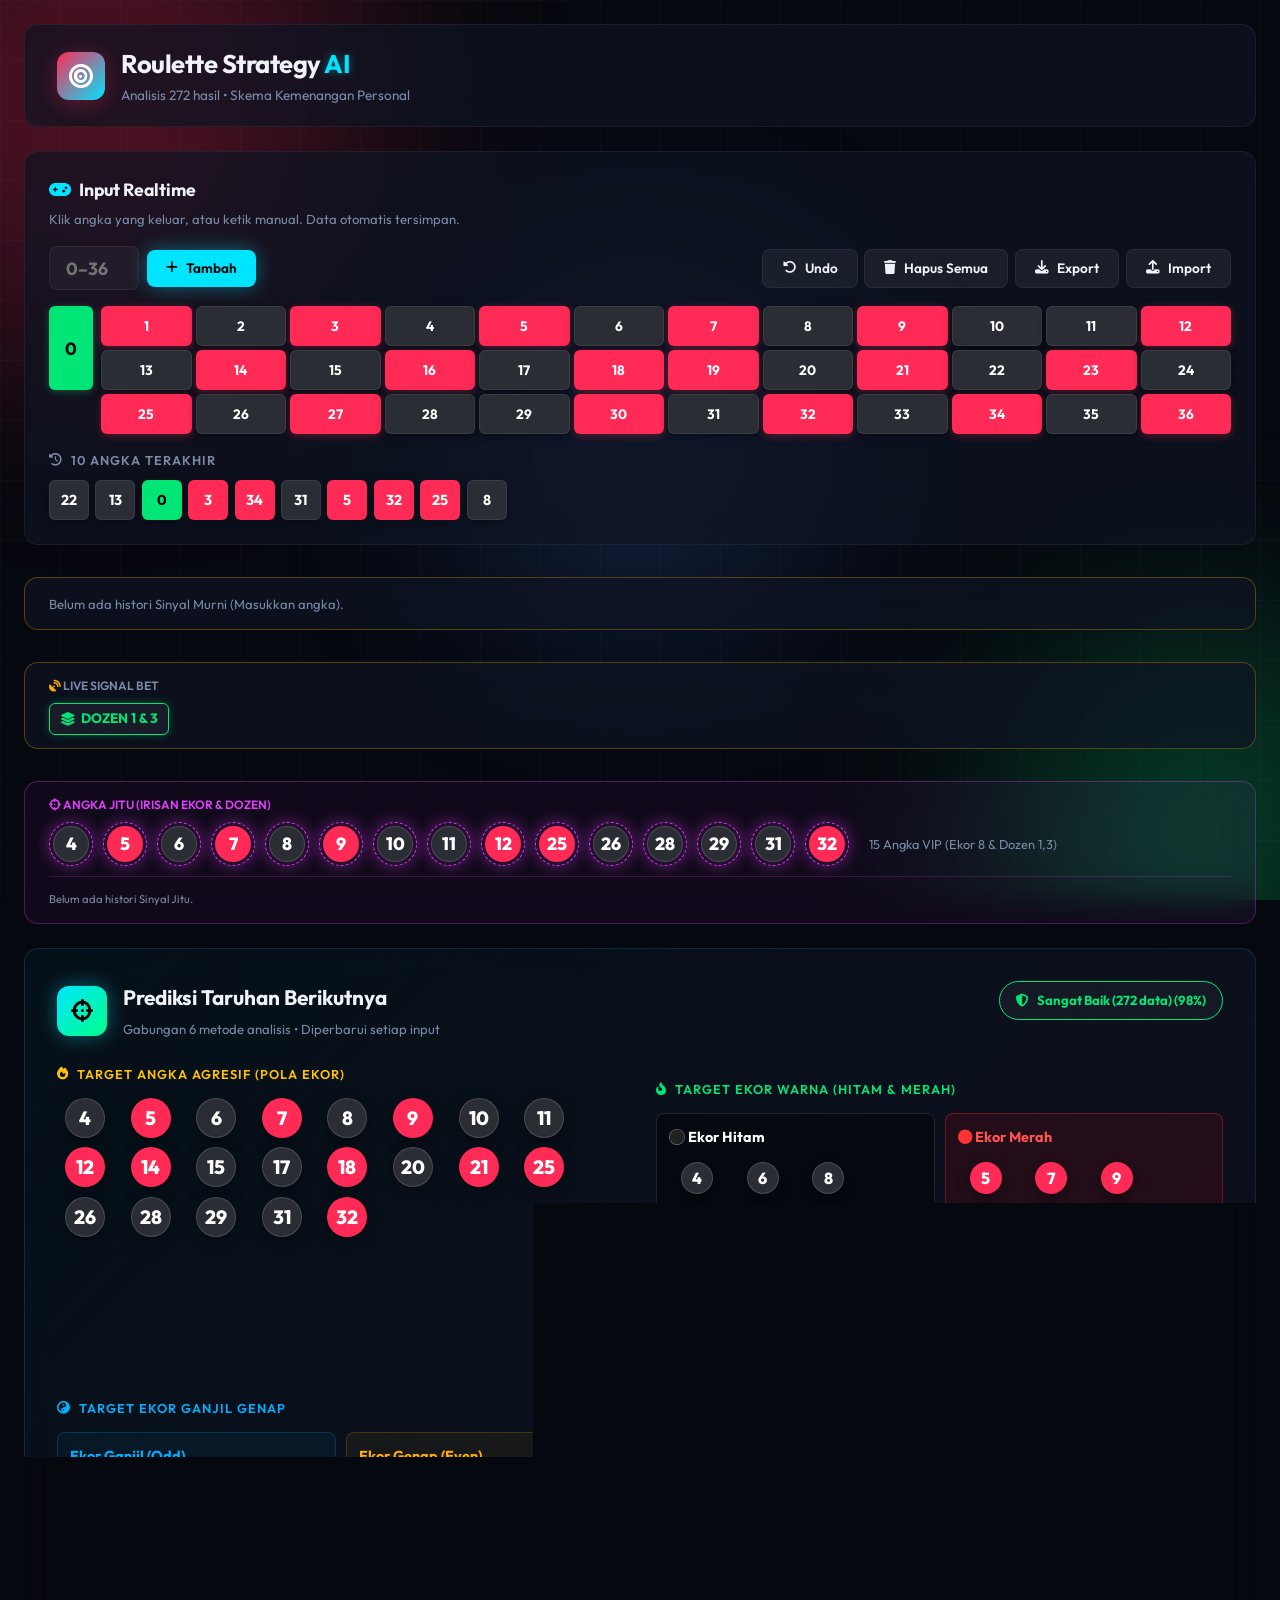
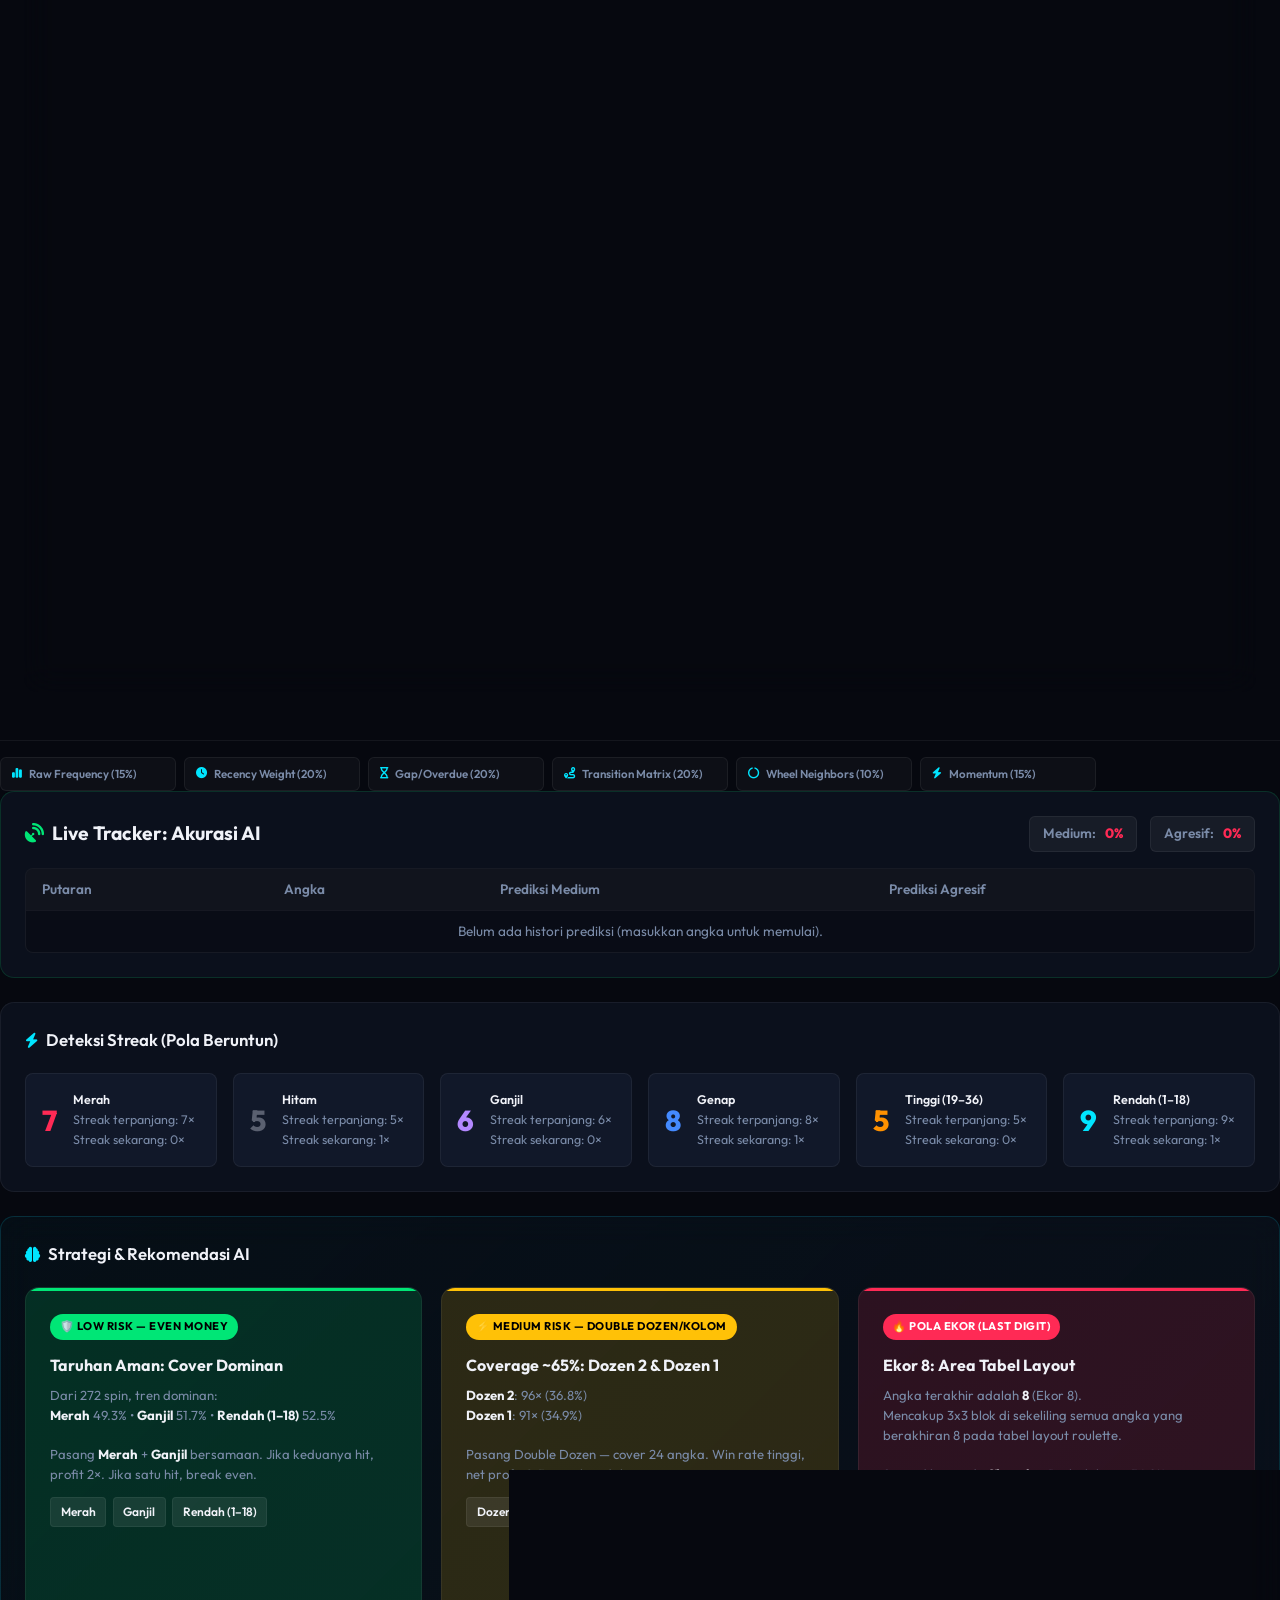
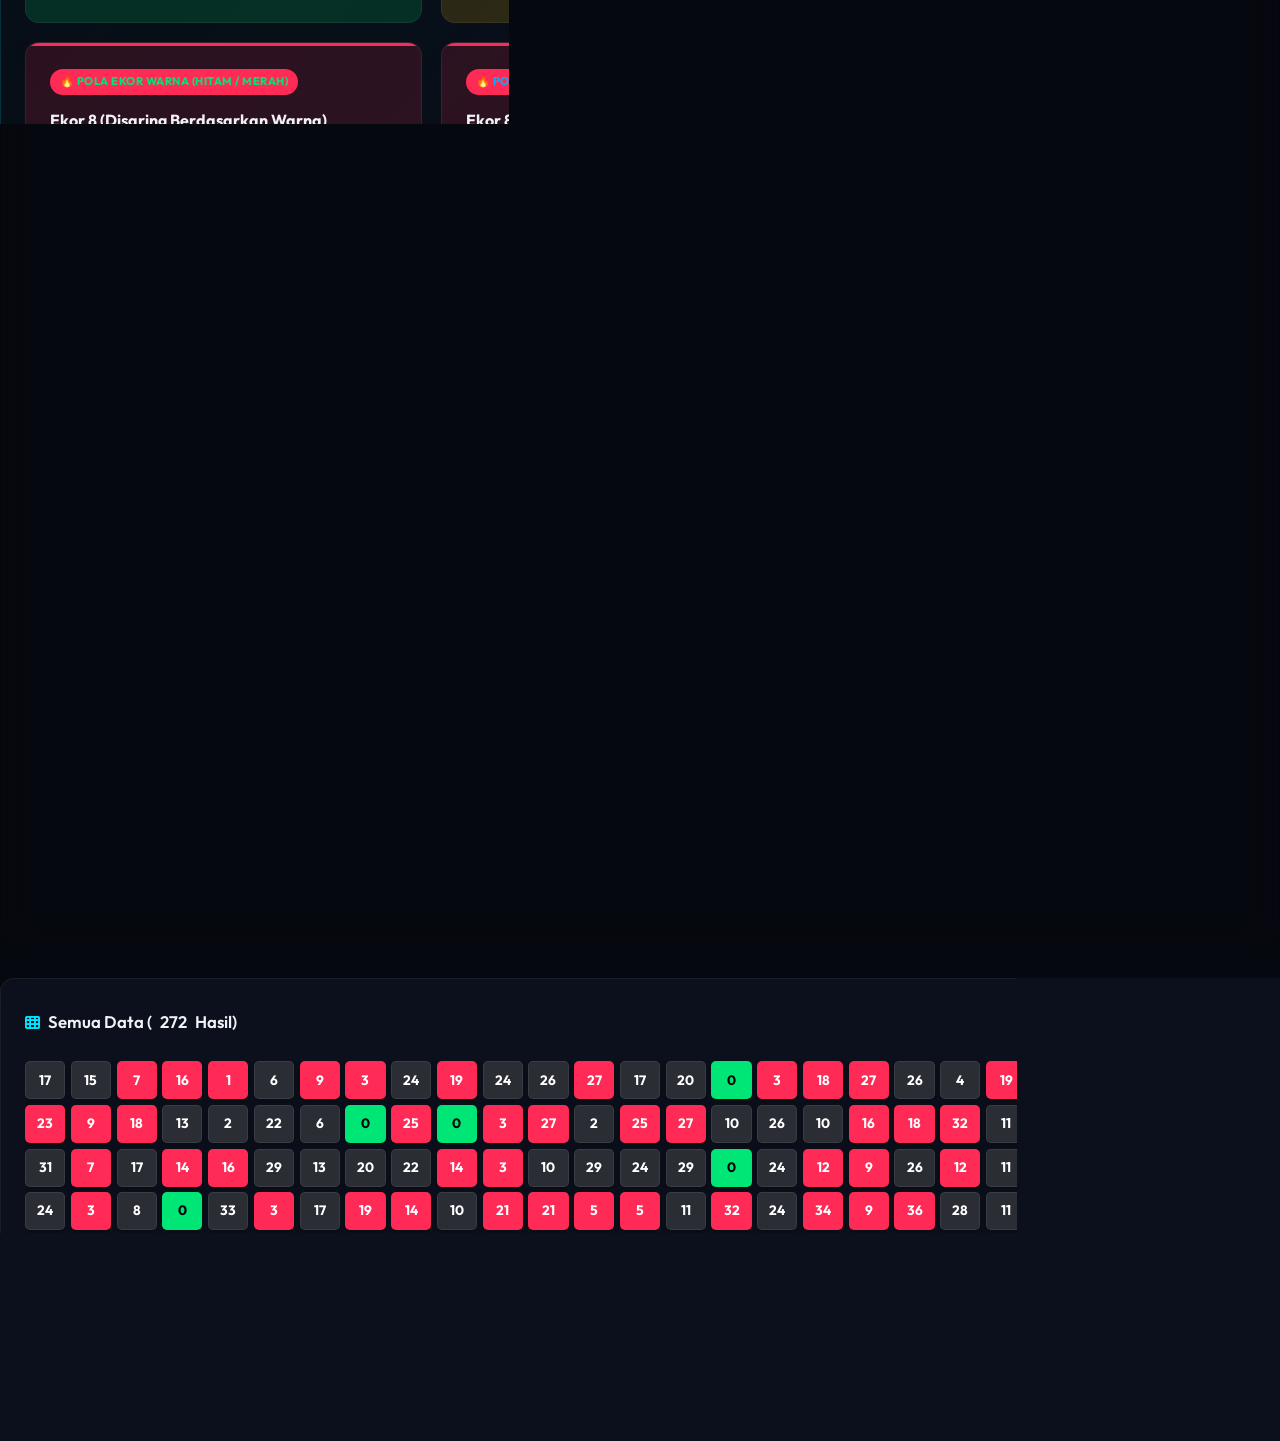
==== strategy.html @ 939e878b "Add files via upload" ====
<!DOCTYPE html>
<html lang="id">
<head>
    <meta charset="UTF-8">
    <meta name="viewport" content="width=device-width, initial-scale=1.0">
    <title>Roulette Strategy AI | Skema Kemenangan</title>
    <meta name="description" content="Dashboard analisis strategi roulette dengan AI. Temukan pola, hot/cold numbers, dan rekomendasi taruhan.">
    <link href="https://fonts.googleapis.com/css2?family=Outfit:wght@300;400;500;600;700;800&display=swap" rel="stylesheet">
    <link rel="stylesheet" href="https://cdnjs.cloudflare.com/ajax/libs/font-awesome/6.4.0/css/all.min.css">
    <link rel="stylesheet" href="strategy.css">
</head>
<body>
    <!-- Animated Background -->
    <div class="bg-effects">
        <div class="orb orb-red"></div>
        <div class="orb orb-green"></div>
        <div class="orb orb-blue"></div>
        <div class="grid-overlay"></div>
    </div>

    <div class="app">
        <!-- Header -->
        <header class="header glass">
            <div class="header-left">
                <div class="logo-icon"><i class="fa-solid fa-bullseye"></i></div>
                <div>
                    <h1>Roulette Strategy <span class="neon">AI</span></h1>
                    <p class="subtitle" id="subtitle-text">Analisis <span id="header-count">0</span> hasil &bull; Skema Kemenangan Personal</p>
                </div>
            </div>
        </header>

        <!-- REAL-TIME INPUT PANEL -->
        <section class="input-panel glass" id="input-panel">
            <div class="input-panel-header">
                <h2><i class="fa-solid fa-gamepad"></i> Input Realtime</h2>
                <p class="input-hint">Klik angka yang keluar, atau ketik manual. Data otomatis tersimpan.</p>
            </div>

            <!-- Quick number input -->
            <div class="input-row">
                <div class="manual-input-group">
                    <input type="number" id="manual-num" min="0" max="36" placeholder="0–36" class="manual-input">
                    <button class="btn btn-primary btn-add" id="btn-add-manual" onclick="addManualNumber()">
                        <i class="fa-solid fa-plus"></i> Tambah
                    </button>
                </div>
                <div class="input-actions">
                    <button class="btn btn-ghost btn-sm" onclick="undoLast()" title="Hapus angka terakhir">
                        <i class="fa-solid fa-rotate-left"></i> Undo
                    </button>
                    <button class="btn btn-ghost btn-sm btn-danger" onclick="clearAllData()" title="Hapus semua data">
                        <i class="fa-solid fa-trash"></i> Hapus Semua
                    </button>
                    <button class="btn btn-ghost btn-sm" onclick="exportData()" title="Export data ke clipboard">
                        <i class="fa-solid fa-download"></i> Export
                    </button>
                    <button class="btn btn-ghost btn-sm" onclick="showImportModal()" title="Import data">
                        <i class="fa-solid fa-upload"></i> Import
                    </button>
                </div>
            </div>

            <!-- Roulette Number Pad -->
            <div class="roulette-numpad">
                <button class="np-btn np-green" onclick="addNumber(0)">0</button>
                <div class="np-grid">
                    <button class="np-btn np-red" onclick="addNumber(1)">1</button>
                    <button class="np-btn np-black" onclick="addNumber(2)">2</button>
                    <button class="np-btn np-red" onclick="addNumber(3)">3</button>
                    <button class="np-btn np-black" onclick="addNumber(4)">4</button>
                    <button class="np-btn np-red" onclick="addNumber(5)">5</button>
                    <button class="np-btn np-black" onclick="addNumber(6)">6</button>
                    <button class="np-btn np-red" onclick="addNumber(7)">7</button>
                    <button class="np-btn np-black" onclick="addNumber(8)">8</button>
                    <button class="np-btn np-red" onclick="addNumber(9)">9</button>
                    <button class="np-btn np-black" onclick="addNumber(10)">10</button>
                    <button class="np-btn np-black" onclick="addNumber(11)">11</button>
                    <button class="np-btn np-red" onclick="addNumber(12)">12</button>
                    <button class="np-btn np-black" onclick="addNumber(13)">13</button>
                    <button class="np-btn np-red" onclick="addNumber(14)">14</button>
                    <button class="np-btn np-black" onclick="addNumber(15)">15</button>
                    <button class="np-btn np-red" onclick="addNumber(16)">16</button>
                    <button class="np-btn np-black" onclick="addNumber(17)">17</button>
                    <button class="np-btn np-red" onclick="addNumber(18)">18</button>
                    <button class="np-btn np-red" onclick="addNumber(19)">19</button>
                    <button class="np-btn np-black" onclick="addNumber(20)">20</button>
                    <button class="np-btn np-red" onclick="addNumber(21)">21</button>
                    <button class="np-btn np-black" onclick="addNumber(22)">22</button>
                    <button class="np-btn np-red" onclick="addNumber(23)">23</button>
                    <button class="np-btn np-black" onclick="addNumber(24)">24</button>
                    <button class="np-btn np-red" onclick="addNumber(25)">25</button>
                    <button class="np-btn np-black" onclick="addNumber(26)">26</button>
                    <button class="np-btn np-red" onclick="addNumber(27)">27</button>
                    <button class="np-btn np-black" onclick="addNumber(28)">28</button>
                    <button class="np-btn np-black" onclick="addNumber(29)">29</button>
                    <button class="np-btn np-red" onclick="addNumber(30)">30</button>
                    <button class="np-btn np-black" onclick="addNumber(31)">31</button>
                    <button class="np-btn np-red" onclick="addNumber(32)">32</button>
                    <button class="np-btn np-black" onclick="addNumber(33)">33</button>
                    <button class="np-btn np-red" onclick="addNumber(34)">34</button>
                    <button class="np-btn np-black" onclick="addNumber(35)">35</button>
                    <button class="np-btn np-red" onclick="addNumber(36)">36</button>
                </div>
            </div>

            <!-- Recent Entries -->
            <div class="recent-section">
                <h3 class="section-label"><i class="fa-solid fa-clock-rotate-left"></i> 10 Angka Terakhir</h3>
                <div id="recent-numbers" class="recent-row"></div>
            </div>
        </section>

        <!-- MINI TRACKER MURNI (DOZEN BETS) -->
        <section class="mini-tracker glass" id="mini-tracker-murni" style="margin-top: 0.5rem; padding: 0.8rem 1.5rem; border: 1px solid rgba(255, 171, 0, 0.3);">
            <div id="mini-tracker-murni-content">
                <span class="input-hint">Belum ada histori Sinyal Murni (Masukkan angka).</span>
            </div>
        </section>

        <!-- LIVE SIGNALS INDICATOR -->
        <section class="live-signals glass" id="live-signals" style="margin-top: 0.5rem; padding: 0.8rem 1.5rem; border: 1px solid rgba(255, 171, 0, 0.3);">
            <div style="font-size: 0.75rem; font-weight: 600; color: var(--text-dim); margin-bottom: 8px; text-transform: uppercase;"><i class="fa-solid fa-satellite-dish" style="color: #ffab00;"></i> Live Signal Bet</div>
            <div id="live-signals-content" style="display: flex; gap: 15px; align-items: center; flex-wrap: wrap;">
                <span class="input-hint">Belum ada sinyal aktif.</span>
            </div>
        </section>

        <!-- ANGKA JITU (HEDGE & STRIKE) -->
        <section class="angka-jitu glass" id="angka-jitu" style="margin-top: 0.5rem; padding: 0.8rem 1.5rem; border: 1px solid rgba(224, 64, 251, 0.3); background: rgba(224, 64, 251, 0.05);">
            <div style="font-size: 0.75rem; font-weight: 600; color: #e040fb; margin-bottom: 8px; text-transform: uppercase;"><i class="fa-solid fa-crosshairs"></i> Angka Jitu (Irisan Ekor & Dozen)</div>
            <div id="angka-jitu-content" style="display: flex; gap: 10px; align-items: center; flex-wrap: wrap;">
                <span class="input-hint">Menunggu persilangan sinyal Dozen & Ekor...</span>
            </div>
            <div id="mini-tracker-jitu" style="margin-top: 10px; border-top: 1px solid rgba(224, 64, 251, 0.2); padding-top: 8px;">
                <!-- Mini tracker Jitu akan dirender di sini -->
            </div>
        </section>

        <!-- Import Modal (hidden by default) -->
        <div class="modal-overlay hidden" id="import-modal">
            <div class="modal glass">
                <h3><i class="fa-solid fa-upload"></i> Import Data</h3>
                <p class="input-hint">Masukkan angka dipisahkan koma, spasi, atau baris baru.<br>Contoh: <code>11, 24, 30, 36, 9</code></p>
                <textarea id="import-textarea" rows="6" placeholder="11, 24, 30, 36, 9, 16, 28..."></textarea>
                <div class="modal-actions">
                    <button class="btn btn-primary" onclick="importData()"><i class="fa-solid fa-check"></i> Import</button>
                    <button class="btn btn-ghost" onclick="hideImportModal()"><i class="fa-solid fa-xmark"></i> Batal</button>
                </div>
            </div>
        </div>


        <!-- ★ PREDIKSI TARUHAN BERIKUTNYA (HERO) ★ -->
        <section class="prediction-hero glass" id="prediction-hero">
            <div class="pred-header">
                <div class="pred-title-row">
                    <div class="pred-icon pulse-glow"><i class="fa-solid fa-crosshairs"></i></div>
                    <div>
                        <h2>Prediksi Taruhan Berikutnya</h2>
                        <p class="input-hint">Gabungan 6 metode analisis &bull; Diperbarui setiap input</p>
                    </div>
                </div>
                <div class="confidence-badge" id="confidence-badge">
                    <i class="fa-solid fa-shield-halved"></i>
                    <span id="confidence-text">—</span>
                </div>
            </div>
            <div class="pred-body">
                <!-- Top Predicted Numbers -->
                <div class="pred-numbers-section">
                    <h3 class="section-label"><i class="fa-solid fa-fire"></i> TARGET ANGKA AGRESIF (Pola Ekor)</h3>
                    <div id="pred-top-numbers" class="pred-numbers-row"></div>
                </div>
                <!-- Ekor Warna -->
                <div class="pred-numbers-section" style="margin-top: 15px;">
                    <h3 class="section-label" style="color: #00e676;"><i class="fa-solid fa-fire-flame-curved"></i> TARGET EKOR WARNA (Hitam & Merah)</h3>
                    <div style="display: flex; gap: 10px; margin-top: 8px;">
                        <div id="container-ekor-hitam" style="flex: 1; background: rgba(0, 0, 0, 0.4); padding: 12px; border-radius: 8px; border: 1px solid rgba(255,255,255,0.1); transition: all 0.3s ease;">
                            <h4 id="title-ekor-hitam" style="margin: 0 0 10px 0; font-size: 0.9rem; color: #fff;"><i class="fa-solid fa-circle" style="color:#222; border:1px solid #666; border-radius:50%;"></i> Ekor Hitam</h4>
                            <div id="pred-ekor-hitam" class="pred-numbers-row" style="justify-content: flex-start; flex-wrap: wrap;"></div>
                        </div>
                        <div id="container-ekor-merah" style="flex: 1; background: rgba(255, 0, 0, 0.1); padding: 12px; border-radius: 8px; border: 1px solid rgba(255,50,50,0.3); transition: all 0.3s ease;">
                            <h4 id="title-ekor-merah" style="margin: 0 0 10px 0; font-size: 0.9rem; color: #ff5252;"><i class="fa-solid fa-circle" style="color:#ff3333;"></i> Ekor Merah</h4>
                            <div id="pred-ekor-merah" class="pred-numbers-row" style="justify-content: flex-start; flex-wrap: wrap;"></div>
                        </div>
                    </div>
                </div>
                <!-- Ekor Ganjil Genap -->
                <div class="pred-numbers-section" style="margin-top: 15px;">
                    <h3 class="section-label" style="color: #00b0ff;"><i class="fa-solid fa-yin-yang"></i> TARGET EKOR GANJIL GENAP</h3>
                    <div style="display: flex; gap: 10px; margin-top: 8px;">
                        <div id="container-ekor-ganjil" style="flex: 1; background: rgba(0, 176, 255, 0.05); padding: 12px; border-radius: 8px; border: 1px solid rgba(0,176,255,0.2); transition: all 0.3s ease;">
                            <h4 id="title-ekor-ganjil" style="margin: 0 0 10px 0; font-size: 0.9rem; color: #00b0ff;">Ekor Ganjil (Odd)</h4>
                            <div id="pred-ekor-ganjil" class="pred-numbers-row" style="justify-content: flex-start; flex-wrap: wrap;"></div>
                        </div>
                        <div id="container-ekor-genap" style="flex: 1; background: rgba(255, 171, 0, 0.05); padding: 12px; border-radius: 8px; border: 1px solid rgba(255,171,0,0.2); transition: all 0.3s ease;">
                            <h4 id="title-ekor-genap" style="margin: 0 0 10px 0; font-size: 0.9rem; color: #ffab00;">Ekor Genap (Even)</h4>
                            <div id="pred-ekor-genap" class="pred-numbers-row" style="justify-content: flex-start; flex-wrap: wrap;"></div>
                        </div>
                    </div>
                </div>
                <!-- Ekor Besar Kecil -->
                <div class="pred-numbers-section" style="margin-top: 15px;">
                    <h3 class="section-label" style="color: #e040fb;"><i class="fa-solid fa-arrows-up-down"></i> TARGET EKOR BESAR KECIL</h3>
                    <div style="display: flex; gap: 10px; margin-top: 8px;">
                        <div id="container-ekor-besar" style="flex: 1; background: rgba(224, 64, 251, 0.05); padding: 12px; border-radius: 8px; border: 1px solid rgba(224,64,251,0.2); transition: all 0.3s ease;">
                            <h4 id="title-ekor-besar" style="margin: 0 0 10px 0; font-size: 0.9rem; color: #e040fb;">Ekor Besar (19-36)</h4>
                            <div id="pred-ekor-besar" class="pred-numbers-row" style="justify-content: flex-start; flex-wrap: wrap;"></div>
                        </div>
                        <div id="container-ekor-kecil" style="flex: 1; background: rgba(0, 230, 118, 0.05); padding: 12px; border-radius: 8px; border: 1px solid rgba(0,230,118,0.2); transition: all 0.3s ease;">
                            <h4 id="title-ekor-kecil" style="margin: 0 0 10px 0; font-size: 0.9rem; color: #00e676;">Ekor Kecil (1-18)</h4>
                            <div id="pred-ekor-kecil" class="pred-numbers-row" style="justify-content: flex-start; flex-wrap: wrap;"></div>
                        </div>
                    </div>
                </div>
                
                <!-- TARGET SINYAL MURNI -->
                <div class="pred-numbers-section" style="margin-top: 25px; border-top: 1px dashed rgba(255,255,255,0.1); padding-top: 15px;">
                    <h3 class="section-label" style="color: #ffab00;"><i class="fa-solid fa-satellite-dish"></i> TARGET SINYAL MURNI (Outside Bets 50/50)</h3>
                    <div style="display: flex; gap: 10px; margin-top: 8px; flex-wrap: wrap;">
                        <div id="container-murni-warna" style="flex: 1; min-width: 250px; background: rgba(255, 255, 255, 0.05); padding: 12px; border-radius: 8px; border: 1px solid rgba(255,255,255,0.1); transition: all 0.3s ease; display: none;">
                            <h4 style="margin: 0 0 10px 0; font-size: 0.9rem; color: #fff;"><i class="fa-solid fa-palette"></i> Sinyal Warna</h4>
                            <div id="murni-target-warna" style="font-size: 1.2rem; font-weight: bold;">-</div>
                        </div>
                        <div id="container-murni-oe" style="flex: 1; min-width: 250px; background: rgba(0, 176, 255, 0.05); padding: 12px; border-radius: 8px; border: 1px solid rgba(0,176,255,0.2); transition: all 0.3s ease; display: none;">
                            <h4 style="margin: 0 0 10px 0; font-size: 0.9rem; color: #00b0ff;"><i class="fa-solid fa-yin-yang"></i> Sinyal Ganjil/Genap</h4>
                            <div id="murni-target-oe" style="font-size: 1.2rem; font-weight: bold; color: #00b0ff;">-</div>
                        </div>
                        <div id="container-murni-hl" style="flex: 1; min-width: 250px; background: rgba(224, 64, 251, 0.05); padding: 12px; border-radius: 8px; border: 1px solid rgba(224,64,251,0.2); transition: all 0.3s ease; display: none;">
                            <h4 style="margin: 0 0 10px 0; font-size: 0.9rem; color: #e040fb;"><i class="fa-solid fa-arrows-up-down"></i> Sinyal Besar/Kecil</h4>
                            <div id="murni-target-hl" style="font-size: 1.2rem; font-weight: bold; color: #e040fb;">-</div>
                        </div>
                        <div id="container-murni-dozen" style="flex: 1; min-width: 250px; background: rgba(0, 230, 118, 0.05); padding: 12px; border-radius: 8px; border: 1px solid rgba(0,230,118,0.2); transition: all 0.3s ease; display: none;">
                            <h4 style="margin: 0 0 10px 0; font-size: 0.9rem; color: #00e676;"><i class="fa-solid fa-layer-group"></i> Sinyal Double Dozen</h4>
                            <div id="murni-target-dozen" style="font-size: 1.2rem; font-weight: bold; color: #00e676;">-</div>
                        </div>
                        <div id="murni-empty-state" style="width: 100%; padding: 15px; text-align: center; color: var(--text-dim); background: rgba(0,0,0,0.2); border-radius: 8px;">
                            Menunggu sinyal aktif...
                        </div>
                    </div>
                </div>
                </div>
                <!-- Suggested Bets -->
                <div class="pred-bets-section">
                    <h3 class="section-label"><i class="fa-solid fa-bullseye"></i> SARAN TARUHAN CERDAS</h3>
                    <div id="pred-smart-bets" class="pred-bets-grid"></div>
                </div>
            </div>
            <!-- Method Breakdown -->
            <div class="pred-methods" id="pred-methods"></div>
        </section>

        <!-- ★ PREDICTION ACCURACY TRACKER ★ -->
        <section class="tracker-section glass" id="tracker-section">
            <div class="tracker-header">
                <h2><i class="fa-solid fa-satellite-dish"></i> Live Tracker: Akurasi AI</h2>
                <div class="tracker-stats">
                    <div class="stat-badge">Medium: <span id="track-medium-rate">0%</span></div>
                    <div class="stat-badge">Agresif: <span id="track-agresif-rate">0%</span></div>
                </div>
            </div>
            <div class="tracker-log-container">
                <table class="tracker-table">
                    <thead>
                        <tr>
                            <th>Putaran</th>
                            <th>Angka</th>
                            <th>Prediksi Medium</th>
                            <th>Prediksi Agresif</th>
                        </tr>
                    </thead>
                    <tbody id="tracker-log-body">
                        <!-- Tracker logs will be injected here -->
                    </tbody>
                </table>
            </div>
        </section>

        <!-- Main Grid -->
        <div class="dashboard-grid">

            <!-- Streak Detection -->
            <section class="card glass full-width" id="streak-section">
                <div class="card-header">
                    <h2><i class="fa-solid fa-bolt"></i> Deteksi Streak (Pola Beruntun)</h2>
                </div>
                <div id="streak-grid" class="streak-grid"></div>
            </section>

            <!-- AI Recommendations (UPGRADED) -->
            <section class="card glass full-width highlight-card" id="ai-section">
                <div class="card-header">
                    <h2><i class="fa-solid fa-brain"></i> Strategi & Rekomendasi AI</h2>
                </div>
                <div id="ai-recommendations" class="recommendations-grid"></div>
            </section>

            <!-- Data Grid: all 153 numbers -->
            <section class="card glass full-width" id="data-section">
                <div class="card-header">
                    <h2><i class="fa-solid fa-table-cells"></i> Semua Data (<span id="data-count">0</span> Hasil)</h2>
                    <button class="btn btn-ghost" onclick="copyAllData()"><i class="fa-solid fa-copy"></i> Copy</button>
                </div>
                <div id="data-grid" class="data-number-grid"></div>
            </section>

        </div>

        <!-- Footer -->
        <footer class="footer glass">
            <p>&copy; 2026 Roulette Strategy AI &bull; Personal Tool &bull; Dibangun dengan <i class="fa-solid fa-heart" style="color:#ff2a55"></i></p>
        </footer>
    </div>

    <script src="strategy.js"></script>
</body>
</html>
---- strategy.css ----
:root {
    --bg: #06080f;
    --surface: rgba(15, 20, 35, 0.7);
    --surface-inner: rgba(25, 32, 55, 0.5);
    --border: rgba(255, 255, 255, 0.06);
    --border-hover: rgba(255, 255, 255, 0.12);
    --text: #f0f2f8;
    --text-dim: #7a8ba8;
    --neon: #00e5ff;
    --neon-glow: rgba(0, 229, 255, 0.4);
    --red: #ff2a55;
    --red-dim: rgba(255, 42, 85, 0.15);
    --green: #00e676;
    --green-dim: rgba(0, 230, 118, 0.15);
    --gold: #ffc107;
    --gold-dim: rgba(255, 193, 7, 0.15);
    --blue: #448aff;
    --blue-dim: rgba(68, 138, 255, 0.15);
    --purple: #b388ff;
    --orange: #ff9100;
    --black-roulette: #2a2d34;
    --radius: 14px;
    --radius-sm: 8px;
}

*, *::before, *::after {
    margin: 0;
    padding: 0;
    box-sizing: border-box;
}

/* Toast notification */
.toast {
    position: fixed;
    top: 20px;
    right: 20px;
    padding: 0.6rem 0.4rem;
    border-radius: var(--radius-sm);
    font-family: 'Outfit', sans-serif;
    font-weight: 600;
    font-size: 0.9rem;
    z-index: 9999;
    animation: toastIn 0.3s ease, toastOut 0.3s ease 2s forwards;
    box-shadow: 0 8px 30px rgba(0,0,0,0.4);
}

.toast.success {
    background: var(--green);
    color: #000;
}

.toast.info {
    background: var(--neon);
    color: #000;
}

.toast.warn {
    background: var(--gold);
    color: #000;
}

@keyframes toastIn {
    from { transform: translateX(100px); opacity: 0; }
    to { transform: translateX(0); opacity: 1; }
}

@keyframes toastOut {
    from { opacity: 1; }
    to { opacity: 0; pointer-events: none; }
}

body {
    font-family: 'Outfit', sans-serif;
    background: var(--bg);
    color: var(--text);
    min-height: 100vh;
    overflow-x: hidden;
    line-height: 1.6;
}

/* Animated Background */
.bg-effects {
    position: fixed;
    inset: 0;
    z-index: -1;
    overflow: hidden;
}

.orb {
    position: absolute;
    border-radius: 50%;
    filter: blur(120px);
    opacity: 0.3;
}

.orb-red {
    width: 500px;
    height: 500px;
    background: var(--red);
    top: -150px;
    left: -150px;
    animation: drift 25s ease-in-out infinite alternate;
}

.orb-green {
    width: 350px;
    height: 350px;
    background: var(--green);
    bottom: -100px;
    right: -100px;
    animation: drift 20s ease-in-out infinite alternate-reverse;
}

.orb-blue {
    width: 300px;
    height: 300px;
    background: var(--blue);
    top: 50%;
    left: 50%;
    transform: translate(-50%, -50%);
    animation: drift 30s ease-in-out infinite alternate;
}

.grid-overlay {
    position: absolute;
    inset: 0;
    background-image:
        linear-gradient(rgba(255,255,255,0.02) 1px, transparent 1px),
        linear-gradient(90deg, rgba(255,255,255,0.02) 1px, transparent 1px);
    background-size: 60px 60px;
}

@keyframes drift {
    0% { transform: translate(0, 0) scale(1); }
    50% { transform: translate(80px, 40px) scale(1.15); }
    100% { transform: translate(-40px, 80px) scale(0.95); }
}

/* Glass Utility */
.glass {
    background: var(--surface);
    backdrop-filter: blur(16px);
    -webkit-backdrop-filter: blur(16px);
    border: 1px solid var(--border);
    border-radius: var(--radius);
}

.glass-inner {
    background: var(--surface-inner);
    border: 1px solid var(--border);
    border-radius: var(--radius-sm);
}

/* App Layout */
.app {
    max-width: 1340px;
    margin: 0 auto;
    padding: 1.5rem;
    display: flex;
    flex-direction: column;
    gap: 1.5rem;
}

/* Header */
.header {
    display: flex;
    justify-content: space-between;
    align-items: center;
    padding: 1.2rem 2rem;
}

.header-left {
    display: flex;
    align-items: center;
    gap: 1rem;
}

.logo-icon {
    width: 48px;
    height: 48px;
    display: flex;
    align-items: center;
    justify-content: center;
    font-size: 1.5rem;
    background: linear-gradient(135deg, var(--red), var(--neon));
    border-radius: 12px;
    color: #fff;
    box-shadow: 0 4px 20px rgba(255, 42, 85, 0.3);
}

h1 {
    font-size: 1.6rem;
    font-weight: 700;
    letter-spacing: -0.5px;
}

.neon {
    color: var(--neon);
    text-shadow: 0 0 10px var(--neon-glow);
}

.subtitle {
    color: var(--text-dim);
    font-size: 0.85rem;
    font-weight: 400;
}

/* Disclaimer */
.disclaimer {
    display: flex;
    align-items: center;
    gap: 1rem;
    padding: 1rem 1.5rem;
    font-size: 0.85rem;
    color: var(--gold);
    background: var(--gold-dim);
    border: 1px solid rgba(255, 193, 7, 0.2);
}

.disclaimer i {
    font-size: 1.3rem;
    flex-shrink: 0;
}

/* ===== INPUT PANEL ===== */
.input-panel {
    padding: 1.5rem;
}

.input-panel-header h2 {
    font-size: 1.1rem;
    font-weight: 700;
    display: flex;
    align-items: center;
    gap: 0.5rem;
}

.input-panel-header h2 i {
    color: var(--neon);
}

.input-hint {
    color: var(--text-dim);
    font-size: 0.82rem;
    margin-top: 0.3rem;
}

.input-hint code {
    background: rgba(255,255,255,0.08);
    padding: 0.15rem 0.4rem;
    border-radius: 4px;
    font-size: 0.8rem;
}

.input-row {
    display: flex;
    justify-content: space-between;
    align-items: center;
    gap: 1rem;
    margin: 1rem 0;
    flex-wrap: wrap;
}

.manual-input-group {
    display: flex;
    gap: 0.5rem;
    align-items: center;
}

.manual-input {
    width: 90px;
    padding: 0.6rem 0.8rem;
    border: 1px solid var(--border);
    border-radius: var(--radius-sm);
    background: rgba(255,255,255,0.04);
    color: var(--text);
    font-family: inherit;
    font-size: 1.1rem;
    font-weight: 700;
    text-align: center;
    outline: none;
    transition: border-color 0.2s;
}

.manual-input:focus {
    border-color: var(--neon);
    box-shadow: 0 0 10px var(--neon-glow);
}

.btn-add {
    white-space: nowrap;
}

.input-actions {
    display: flex;
    gap: 0.4rem;
    flex-wrap: wrap;
}

.btn-sm {
    padding: 0.45rem 0.8rem;
    font-size: 0.78rem;
}

.btn-danger:hover {
    background: rgba(255, 42, 85, 0.2) !important;
    border-color: var(--red) !important;
    color: var(--red) !important;
}

/* Roulette Number Pad */
.roulette-numpad {
    display: flex;
    gap: 0.5rem;
    align-items: flex-start;
    margin-bottom: 1rem;
}

.np-grid {
    display: grid;
    grid-template-columns: repeat(12, 1fr);
    gap: 4px;
    flex: 1;
}

.np-btn {
    display: flex;
    justify-content: center;
    align-items: center;
    height: 40px;
    border: none;
    border-radius: 6px;
    font-family: inherit;
    font-size: 0.85rem;
    font-weight: 700;
    color: #fff;
    cursor: pointer;
    transition: transform 0.12s, box-shadow 0.12s, filter 0.12s;
    position: relative;
    overflow: hidden;
}

.np-btn::after {
    content: '';
    position: absolute;
    inset: 0;
    background: rgba(255,255,255,0);
    transition: background 0.15s;
}

.np-btn:hover::after {
    background: rgba(255,255,255,0.15);
}

.np-btn:active {
    transform: scale(0.9);
}

.np-btn.np-red {
    background: var(--red);
    box-shadow: 0 2px 8px rgba(255, 42, 85, 0.3);
}

.np-btn.np-black {
    background: var(--black-roulette);
    box-shadow: 0 2px 8px rgba(0,0,0,0.4);
    border: 1px solid rgba(255,255,255,0.08);
}

.np-btn.np-green {
    background: var(--green);
    color: #000;
    box-shadow: 0 2px 8px rgba(0, 230, 118, 0.3);
    min-width: 44px;
    height: 100%;
    min-height: 84px;
    font-size: 1.1rem;
}

/* Flash animation on click */
.np-btn.flash {
    animation: numFlash 0.3s ease;
}

@keyframes numFlash {
    0% { filter: brightness(1); }
    50% { filter: brightness(2); }
    100% { filter: brightness(1); }
}

/* Recent entries */
.recent-section {
    margin-top: 0.5rem;
}

.recent-section .section-label {
    color: var(--text-dim);
    margin-bottom: 0.6rem;
}

.recent-row {
    display: flex;
    gap: 0.4rem;
    flex-wrap: wrap;
}

.recent-num {
    width: 40px;
    height: 40px;
    display: flex;
    justify-content: center;
    align-items: center;
    border-radius: 6px;
    font-size: 0.9rem;
    font-weight: 700;
    box-shadow: 0 2px 8px rgba(0,0,0,0.3);
    animation: popIn 0.25s cubic-bezier(0.175, 0.885, 0.32, 1.275) backwards;
}

.recent-num.r { background: var(--red); color: #fff; }
.recent-num.b { background: var(--black-roulette); color: #fff; border: 1px solid rgba(255,255,255,0.08); }
.recent-num.g { background: var(--green); color: #000; }

/* Import Modal */
.modal-overlay {
    position: fixed;
    inset: 0;
    background: rgba(0, 0, 0, 0.7);
    backdrop-filter: blur(6px);
    z-index: 1000;
    display: flex;
    align-items: center;
    justify-content: center;
    animation: fadeIn 0.2s ease;
}

@keyframes fadeIn {
    from { opacity: 0; }
    to { opacity: 1; }
}

.modal {
    width: 90%;
    max-width: 500px;
    padding: 2rem;
    display: flex;
    flex-direction: column;
    gap: 1rem;
}

.modal h3 {
    display: flex;
    align-items: center;
    gap: 0.5rem;
    font-size: 1.1rem;
}

.modal h3 i {
    color: var(--neon);
}

.modal textarea {
    width: 100%;
    padding: 0.8rem;
    border: 1px solid var(--border);
    border-radius: var(--radius-sm);
    background: rgba(255,255,255,0.04);
    color: var(--text);
    font-family: inherit;
    font-size: 0.9rem;
    resize: vertical;
    outline: none;
}

.modal textarea:focus {
    border-color: var(--neon);
}

.modal-actions {
    display: flex;
    gap: 0.6rem;
    justify-content: flex-end;
}

/* ===== END INPUT PANEL ===== */

/* ===== PREDICTION HERO SECTION ===== */
.prediction-hero {
    padding: 2rem;
    border: 1px solid rgba(0, 229, 255, 0.15);
    background: linear-gradient(135deg, rgba(0, 229, 255, 0.04), var(--surface), rgba(255, 42, 85, 0.03));
    position: relative;
    overflow: hidden;
}

.prediction-hero::before {
    content: '';
    position: absolute;
    top: -50%;
    right: -20%;
    width: 300px;
    height: 300px;
    background: radial-gradient(circle, rgba(0,229,255,0.06) 0%, transparent 70%);
    pointer-events: none;
}

.pred-header {
    display: flex;
    justify-content: space-between;
    align-items: flex-start;
    margin-bottom: 1.5rem;
    flex-wrap: wrap;
    gap: 1rem;
}

.pred-title-row {
    display: flex;
    align-items: center;
    gap: 1rem;
}

.pred-icon {
    width: 50px;
    height: 50px;
    display: flex;
    align-items: center;
    justify-content: center;
    font-size: 1.4rem;
    background: linear-gradient(135deg, var(--neon), #00ff88);
    border-radius: 12px;
    color: #000;
    flex-shrink: 0;
}

.pulse-glow {
    box-shadow: 0 0 20px var(--neon-glow);
    animation: pulseGlow 2s ease-in-out infinite;
}

@keyframes pulseGlow {
    0%, 100% { box-shadow: 0 0 15px var(--neon-glow); }
    50% { box-shadow: 0 0 30px var(--neon-glow), 0 0 60px rgba(0,229,255,0.15); }
}

.pred-header h2 {
    font-size: 1.3rem;
    font-weight: 700;
}

.confidence-badge {
    display: flex;
    align-items: center;
    gap: 0.5rem;
    padding: 0.5rem 1rem;
    border-radius: 20px;
    font-size: 0.82rem;
    font-weight: 700;
    border: 1px solid var(--border);
    background: rgba(255,255,255,0.04);
}

.confidence-badge.high { border-color: var(--green); color: var(--green); }
.confidence-badge.medium { border-color: var(--gold); color: var(--gold); }
.confidence-badge.low { border-color: var(--text-dim); color: var(--text-dim); }

.pred-body {
    display: grid;
    grid-template-columns: 1fr 1fr;
    gap: 2rem;
}

@media (max-width: 768px) {
    .pred-body {
        grid-template-columns: 1fr;
    }
}

.pred-numbers-section .section-label,
.pred-bets-section .section-label {
    color: var(--gold);
}

/* Predicted number badges with score */
.pred-numbers-row {
    display: flex;
    flex-wrap: wrap;
    gap: 0.6rem;
    margin-top: 0.8rem;
}

.pred-num-card {
    display: flex;
    flex-direction: column;
    align-items: center;
    gap: 0.3rem;
    min-width: 56px;
}

.pred-num-circle {
    width: 48px;
    height: 48px;
    display: flex;
    align-items: center;
    justify-content: center;
    border-radius: 50%;
    font-size: 1.2rem;
    font-weight: 800;
    box-shadow: 0 4px 15px rgba(0,0,0,0.4);
    transition: transform 0.2s;
    position: relative;
}

.pred-num-circle:hover {
    transform: scale(1.15);
}

.pred-num-circle.r { background: var(--red); color: #fff; }
.pred-num-circle.b { background: var(--black-roulette); color: #fff; border: 1px solid rgba(255,255,255,0.15); }
.pred-num-circle.g { background: var(--green); color: #000; }

.pred-score-bar {
    width: 42px;
    height: 4px;
    background: rgba(255,255,255,0.1);
    border-radius: 2px;
    overflow: hidden;
}

.pred-score-fill {
    height: 100%;
    border-radius: 2px;
    background: var(--neon);
    transition: width 0.5s ease;
}

.pred-score-text {
    font-size: 0.65rem;
    color: var(--text-dim);
    font-weight: 600;
}

/* Smart bet cards */
.pred-bets-grid {
    display: flex;
    flex-direction: column;
    gap: 0.6rem;
    margin-top: 0.8rem;
}

.smart-bet {
    display: flex;
    align-items: center;
    gap: 0.8rem;
    padding: 0.7rem 1rem;
    border-radius: var(--radius-sm);
    background: var(--surface-inner);
    border: 1px solid var(--border);
    transition: transform 0.15s, border-color 0.15s;
}

.smart-bet:hover {
    transform: translateX(4px);
    border-color: var(--neon);
}

.smart-bet-icon {
    width: 36px;
    height: 36px;
    display: flex;
    align-items: center;
    justify-content: center;
    border-radius: 8px;
    font-size: 0.9rem;
    flex-shrink: 0;
}

.smart-bet-icon.safe { background: var(--green-dim); color: var(--green); }
.smart-bet-icon.medium { background: var(--gold-dim); color: var(--gold); }
.smart-bet-icon.hot { background: var(--red-dim); color: var(--red); }
.smart-bet-icon.sector { background: var(--blue-dim); color: var(--blue); }

.smart-bet-info {
    flex: 1;
    min-width: 0;
}

.smart-bet-name {
    font-size: 0.85rem;
    font-weight: 700;
}

.smart-bet-detail {
    font-size: 0.75rem;
    color: var(--text-dim);
}

.smart-bet-pct {
    font-size: 0.9rem;
    font-weight: 800;
    color: var(--neon);
    flex-shrink: 0;
}

/* Method breakdown */
.pred-methods {
    display: grid;
    grid-template-columns: repeat(auto-fill, minmax(160px, 1fr));
    gap: 0.5rem;
    margin-top: 1.5rem;
    padding-top: 1rem;
    border-top: 1px solid var(--border);
}

.method-tag {
    display: flex;
    align-items: center;
    gap: 0.4rem;
    padding: 0.4rem 0.7rem;
    border-radius: 6px;
    font-size: 0.72rem;
    font-weight: 600;
    background: rgba(255,255,255,0.03);
    border: 1px solid var(--border);
    color: var(--text-dim);
}

.method-tag i {
    font-size: 0.7rem;
    color: var(--neon);
}

/* ===== END PREDICTION HERO ===== */

/* ===== PREDICTION ACCURACY TRACKER ===== */
.tracker-section {
    padding: 1.5rem;
    margin-bottom: 1.5rem;
    border: 1px solid rgba(0, 230, 118, 0.15);
}

.tracker-header {
    display: flex;
    justify-content: space-between;
    align-items: center;
    margin-bottom: 1rem;
    flex-wrap: wrap;
    gap: 1rem;
}

.tracker-header h2 {
    font-size: 1.2rem;
    font-weight: 700;
    display: flex;
    align-items: center;
    gap: 0.5rem;
}

.tracker-header h2 i {
    color: var(--green);
}

.tracker-stats {
    display: flex;
    gap: 0.8rem;
    flex-wrap: wrap;
}

.stat-badge {
    background: rgba(255,255,255,0.05);
    border: 1px solid var(--border);
    padding: 0.4rem 0.8rem;
    border-radius: 6px;
    font-size: 0.85rem;
    font-weight: 600;
    color: var(--text-dim);
}

.stat-badge span {
    color: #fff;
    margin-left: 0.4rem;
    font-weight: 800;
}

.tracker-log-container {
    overflow-x: auto;
    background: rgba(0,0,0,0.2);
    border-radius: var(--radius-sm);
    border: 1px solid var(--border);
}

.tracker-table {
    width: 100%;
    border-collapse: collapse;
    font-size: 0.85rem;
    text-align: left;
}

.tracker-table th, .tracker-table td {
    padding: 0.6rem 1rem;
    border-bottom: 1px solid rgba(255,255,255,0.05);
}

.tracker-table th {
    background: rgba(255,255,255,0.03);
    color: var(--text-dim);
    font-weight: 600;
}

.tracker-table tr:last-child td {
    border-bottom: none;
}

.track-row {
    transition: background 0.2s;
}

.track-row:hover {
    background: rgba(255,255,255,0.02);
}

.track-result {
    display: inline-flex;
    align-items: center;
    gap: 0.4rem;
}

.track-win {
    color: var(--green);
    font-weight: 700;
}

.track-loss {
    color: var(--red);
    font-weight: 500;
}

.track-num-badge {
    display: inline-flex;
    align-items: center;
    justify-content: center;
    width: 24px;
    height: 24px;
    border-radius: 4px;
    font-weight: 700;
    font-size: 0.8rem;
    color: #fff;
}
.track-num-badge.r { background: var(--red); }
.track-num-badge.b { background: var(--black-roulette); border: 1px solid rgba(255,255,255,0.2); }
.track-num-badge.g { background: var(--green); color: #000; }

/* ===== END PREDICTION ACCURACY TRACKER ===== */

/* Buttons */
.btn {
    display: inline-flex;
    align-items: center;
    gap: 0.5rem;
    padding: 0.6rem 1.2rem;
    border: none;
    border-radius: var(--radius-sm);
    font-family: inherit;
    font-size: 0.85rem;
    font-weight: 600;
    cursor: pointer;
    transition: all 0.25s ease;
    text-decoration: none;
}

.btn-primary {
    background: var(--neon);
    color: #000;
    box-shadow: 0 0 20px var(--neon-glow);
}

.btn-primary:hover {
    transform: translateY(-2px);
    box-shadow: 0 4px 30px var(--neon-glow);
}

.btn-ghost {
    background: rgba(255,255,255,0.06);
    color: var(--text);
    border: 1px solid var(--border);
}

.btn-ghost:hover {
    background: rgba(255,255,255,0.12);
}

.chip {
    display: inline-flex;
    padding: 0.35rem 0.8rem;
    border: 1px solid var(--border);
    border-radius: 20px;
    background: transparent;
    color: var(--text-dim);
    font-family: inherit;
    font-size: 0.78rem;
    font-weight: 500;
    cursor: pointer;
    transition: all 0.2s;
}

.chip.active, .chip:hover {
    background: var(--neon);
    color: #000;
    border-color: var(--neon);
}

/* Quick Stats */
.quick-stats {
    display: grid;
    grid-template-columns: repeat(4, 1fr);
    gap: 1rem;
}

.stat-card {
    padding: 1.4rem;
    text-align: center;
    transition: transform 0.25s ease, box-shadow 0.25s ease;
}

.stat-card:hover {
    transform: translateY(-4px);
    box-shadow: 0 8px 30px rgba(0,0,0,0.4);
}

.stat-icon {
    font-size: 1.4rem;
    margin-bottom: 0.5rem;
    color: var(--neon);
}

.stat-icon.fire { color: var(--red); }
.stat-icon.ice { color: var(--blue); }
.stat-icon.streak { color: var(--gold); }

.stat-value {
    font-size: 2.2rem;
    font-weight: 800;
    line-height: 1;
    margin-bottom: 0.3rem;
}

.stat-label {
    font-size: 0.8rem;
    color: var(--text-dim);
    font-weight: 400;
}

/* Dashboard Grid */
.dashboard-grid {
    display: grid;
    grid-template-columns: repeat(2, 1fr);
    gap: 1.5rem;
}

.card {
    padding: 1.5rem;
    overflow: hidden;
    transition: border-color 0.3s;
}

.card:hover {
    border-color: var(--border-hover);
}

.card.full-width {
    grid-column: 1 / -1;
}

.card-header {
    display: flex;
    justify-content: space-between;
    align-items: center;
    margin-bottom: 1.2rem;
    flex-wrap: wrap;
    gap: 0.5rem;
}

.card-header h2 {
    font-size: 1.05rem;
    font-weight: 600;
    display: flex;
    align-items: center;
    gap: 0.5rem;
}

.card-header h2 i {
    color: var(--neon);
    font-size: 0.95rem;
}

.card-actions {
    display: flex;
    gap: 0.4rem;
}

/* Frequency Chart */
#freq-chart {
    width: 100%;
    border-radius: var(--radius-sm);
}

/* Hot & Cold */
.hot-cold-container {
    display: flex;
    flex-direction: column;
    gap: 1.5rem;
}

.section-label {
    font-size: 0.8rem;
    font-weight: 600;
    text-transform: uppercase;
    letter-spacing: 1px;
    margin-bottom: 0.8rem;
    display: flex;
    align-items: center;
    gap: 0.5rem;
}

.hot-label { color: var(--red); }
.cold-label { color: var(--blue); }

.number-row {
    display: flex;
    flex-wrap: wrap;
    gap: 0.6rem;
}

.num-badge {
    width: 52px;
    height: 52px;
    display: flex;
    flex-direction: column;
    justify-content: center;
    align-items: center;
    border-radius: 10px;
    font-size: 1.2rem;
    font-weight: 700;
    position: relative;
    box-shadow: 0 4px 12px rgba(0,0,0,0.3);
    transition: transform 0.2s;
}

.num-badge:hover {
    transform: scale(1.1);
}

.num-badge .badge-count {
    font-size: 0.6rem;
    font-weight: 500;
    opacity: 0.8;
    margin-top: 1px;
}

.num-badge.bg-red { background: var(--red); color: #fff; }
.num-badge.bg-black { background: var(--black-roulette); color: #fff; border: 1px solid rgba(255,255,255,0.1); }
.num-badge.bg-green { background: var(--green); color: #000; }

/* Charts */
.chart-center {
    display: flex;
    justify-content: center;
    padding: 0.5rem 0;
}

.legend {
    display: flex;
    flex-wrap: wrap;
    gap: 1rem;
    justify-content: center;
    margin-top: 1rem;
}

.legend-item {
    display: flex;
    align-items: center;
    gap: 0.5rem;
    font-size: 0.85rem;
    font-weight: 500;
}

.legend-dot {
    width: 12px;
    height: 12px;
    border-radius: 3px;
}

/* Horizontal Bars */
.bar-horizontal-container {
    display: flex;
    flex-direction: column;
    gap: 1.2rem;
    padding: 0.5rem 0;
}

.h-bar-row {
    display: flex;
    flex-direction: column;
    gap: 0.4rem;
}

.h-bar-label {
    display: flex;
    justify-content: space-between;
    font-size: 0.85rem;
    font-weight: 500;
}

.h-bar-track {
    width: 100%;
    height: 32px;
    background: rgba(255,255,255,0.04);
    border-radius: 6px;
    overflow: hidden;
    position: relative;
}

.h-bar-fill {
    height: 100%;
    border-radius: 6px;
    display: flex;
    align-items: center;
    justify-content: center;
    font-size: 0.8rem;
    font-weight: 700;
    color: #fff;
    transition: width 1s cubic-bezier(0.22, 1, 0.36, 1);
    min-width: 40px;
}

/* Streak Grid */
.streak-grid {
    display: grid;
    grid-template-columns: repeat(auto-fill, minmax(180px, 1fr));
    gap: 1rem;
}

.streak-item {
    display: flex;
    align-items: center;
    gap: 1rem;
    padding: 1rem;
    border-radius: var(--radius-sm);
    background: var(--surface-inner);
    border: 1px solid var(--border);
    transition: transform 0.2s;
}

.streak-item:hover {
    transform: translateY(-2px);
}

.streak-number {
    font-size: 1.8rem;
    font-weight: 800;
    line-height: 1;
}

.streak-info {
    font-size: 0.78rem;
    color: var(--text-dim);
}

.streak-info strong {
    color: var(--text);
    font-weight: 600;
}

/* AI Recommendations */
.highlight-card {
    border: 1px solid rgba(0, 229, 255, 0.15);
    background: linear-gradient(135deg, rgba(0, 229, 255, 0.03), var(--surface));
}

.recommendations-grid {
    display: grid;
    grid-template-columns: repeat(3, 1fr);
    gap: 1.2rem;
}

.rec-card {
    padding: 1.5rem;
    border-radius: var(--radius);
    border: 1px solid var(--border);
    position: relative;
    overflow: hidden;
    transition: transform 0.25s, box-shadow 0.25s;
}

.rec-card:hover {
    transform: translateY(-4px);
    box-shadow: 0 12px 40px rgba(0,0,0,0.4);
}

.rec-card::before {
    content: '';
    position: absolute;
    top: 0;
    left: 0;
    right: 0;
    height: 3px;
}

.rec-card.safe::before { background: var(--green); }
.rec-card.medium::before { background: var(--gold); }
.rec-card.aggressive::before { background: var(--red); }

.rec-card.safe { background: var(--green-dim); }
.rec-card.medium { background: var(--gold-dim); }
.rec-card.aggressive { background: var(--red-dim); }

.rec-risk {
    display: inline-flex;
    padding: 0.25rem 0.6rem;
    border-radius: 20px;
    font-size: 0.7rem;
    font-weight: 700;
    text-transform: uppercase;
    letter-spacing: 0.5px;
    margin-bottom: 0.8rem;
}

.rec-card.safe .rec-risk { background: var(--green); color: #000; }
.rec-card.medium .rec-risk { background: var(--gold); color: #000; }
.rec-card.aggressive .rec-risk { background: var(--red); color: #fff; }

.rec-title {
    font-size: 1rem;
    font-weight: 700;
    margin-bottom: 0.5rem;
}

.rec-detail {
    font-size: 0.82rem;
    color: var(--text-dim);
    line-height: 1.5;
}

.rec-detail strong {
    color: var(--text);
}

.rec-bets {
    display: flex;
    flex-wrap: wrap;
    gap: 0.4rem;
    margin-top: 0.8rem;
}

.rec-bet-tag {
    padding: 0.25rem 0.6rem;
    border-radius: 4px;
    font-size: 0.75rem;
    font-weight: 600;
    background: rgba(255,255,255,0.08);
    border: 1px solid var(--border);
}

/* Martingale Simulator */
.simulator-layout {
    display: grid;
    grid-template-columns: 300px 1fr;
    gap: 1.5rem;
}

.sim-controls {
    padding: 1.5rem;
    display: flex;
    flex-direction: column;
    gap: 1rem;
}

.sim-controls h3 {
    font-size: 0.9rem;
    font-weight: 600;
    margin-bottom: 0.3rem;
}

.form-group {
    display: flex;
    flex-direction: column;
    gap: 0.3rem;
}

.form-group label {
    font-size: 0.78rem;
    color: var(--text-dim);
    font-weight: 500;
}

.form-group input,
.form-group select {
    padding: 0.6rem 0.8rem;
    border: 1px solid var(--border);
    border-radius: var(--radius-sm);
    background: rgba(255,255,255,0.04);
    color: var(--text);
    font-family: inherit;
    font-size: 0.9rem;
    outline: none;
    transition: border-color 0.2s;
}

.form-group input:focus,
.form-group select:focus {
    border-color: var(--neon);
}

.sim-results {
    padding: 1rem;
    border-radius: var(--radius-sm);
    font-size: 0.82rem;
    line-height: 1.8;
}

.sim-results.profit { background: var(--green-dim); border: 1px solid rgba(0,230,118,0.2); }
.sim-results.loss { background: var(--red-dim); border: 1px solid rgba(255,42,85,0.2); }

.sim-chart-container {
    position: relative;
}

.sim-chart-container canvas {
    width: 100%;
    border-radius: var(--radius-sm);
}

/* Data Number Grid */
.data-number-grid {
    display: grid;
    grid-template-columns: repeat(auto-fill, minmax(40px, 1fr));
    gap: 0.35rem;
    max-height: 300px;
    overflow-y: auto;
}

.data-number-grid::-webkit-scrollbar {
    width: 6px;
}

.data-number-grid::-webkit-scrollbar-thumb {
    background: rgba(255,255,255,0.15);
    border-radius: 3px;
}

.data-num {
    display: flex;
    justify-content: center;
    align-items: center;
    height: 38px;
    font-size: 0.85rem;
    font-weight: 700;
    border-radius: 5px;
    box-shadow: 0 2px 6px rgba(0,0,0,0.3);
    transition: transform 0.15s;
}

.data-num:hover {
    transform: scale(1.15);
    z-index: 2;
}

.data-num.r { background: var(--red); color: #fff; }
.data-num.b { background: var(--black-roulette); color: #fff; border: 1px solid rgba(255,255,255,0.08); }
.data-num.g { background: var(--green); color: #000; }

/* Footer */
.footer {
    text-align: center;
    padding: 1rem;
    font-size: 0.8rem;
    color: var(--text-dim);
}

.hidden {
    display: none !important;
}

/* Canvas general */
canvas {
    display: block;
}

/* Responsive */
@media (max-width: 1024px) {
    .recommendations-grid {
        grid-template-columns: 1fr;
    }
    .simulator-layout {
        grid-template-columns: 1fr;
    }
}

@media (max-width: 860px) {
    .dashboard-grid {
        grid-template-columns: 1fr;
    }
    .quick-stats {
        grid-template-columns: repeat(2, 1fr);
    }
    .header {
        flex-direction: column;
        gap: 1rem;
        text-align: center;
    }
}

@media (max-width: 500px) {
    .app {
        padding: 0.8rem;
    }
    .quick-stats {
        grid-template-columns: 1fr 1fr;
    }
    h1 {
        font-size: 1.3rem;
    }
    .card {
        padding: 1rem;
    }
    .streak-grid {
        grid-template-columns: 1fr;
    }
}

/* Animations for cards on load */
@keyframes fadeUp {
    from {
        opacity: 0;
        transform: translateY(20px);
    }
    to {
        opacity: 1;
        transform: translateY(0);
    }
}

.card, .stat-card {
    animation: fadeUp 0.5s ease backwards;
}

.stat-card:nth-child(1) { animation-delay: 0.05s; }
.stat-card:nth-child(2) { animation-delay: 0.1s; }
.stat-card:nth-child(3) { animation-delay: 0.15s; }
.stat-card:nth-child(4) { animation-delay: 0.2s; }

.dashboard-grid .card:nth-child(1) { animation-delay: 0.25s; }
.dashboard-grid .card:nth-child(2) { animation-delay: 0.3s; }
.dashboard-grid .card:nth-child(3) { animation-delay: 0.35s; }
.dashboard-grid .card:nth-child(4) { animation-delay: 0.4s; }
.dashboard-grid .card:nth-child(5) { animation-delay: 0.45s; }
.dashboard-grid .card:nth-child(6) { animation-delay: 0.5s; }
.dashboard-grid .card:nth-child(7) { animation-delay: 0.55s; }
.dashboard-grid .card:nth-child(8) { animation-delay: 0.6s; }
.dashboard-grid .card:nth-child(9) { animation-delay: 0.65s; }
.dashboard-grid .card:nth-child(10) { animation-delay: 0.7s; }
.dashboard-grid .card:nth-child(11) { animation-delay: 0.75s; }
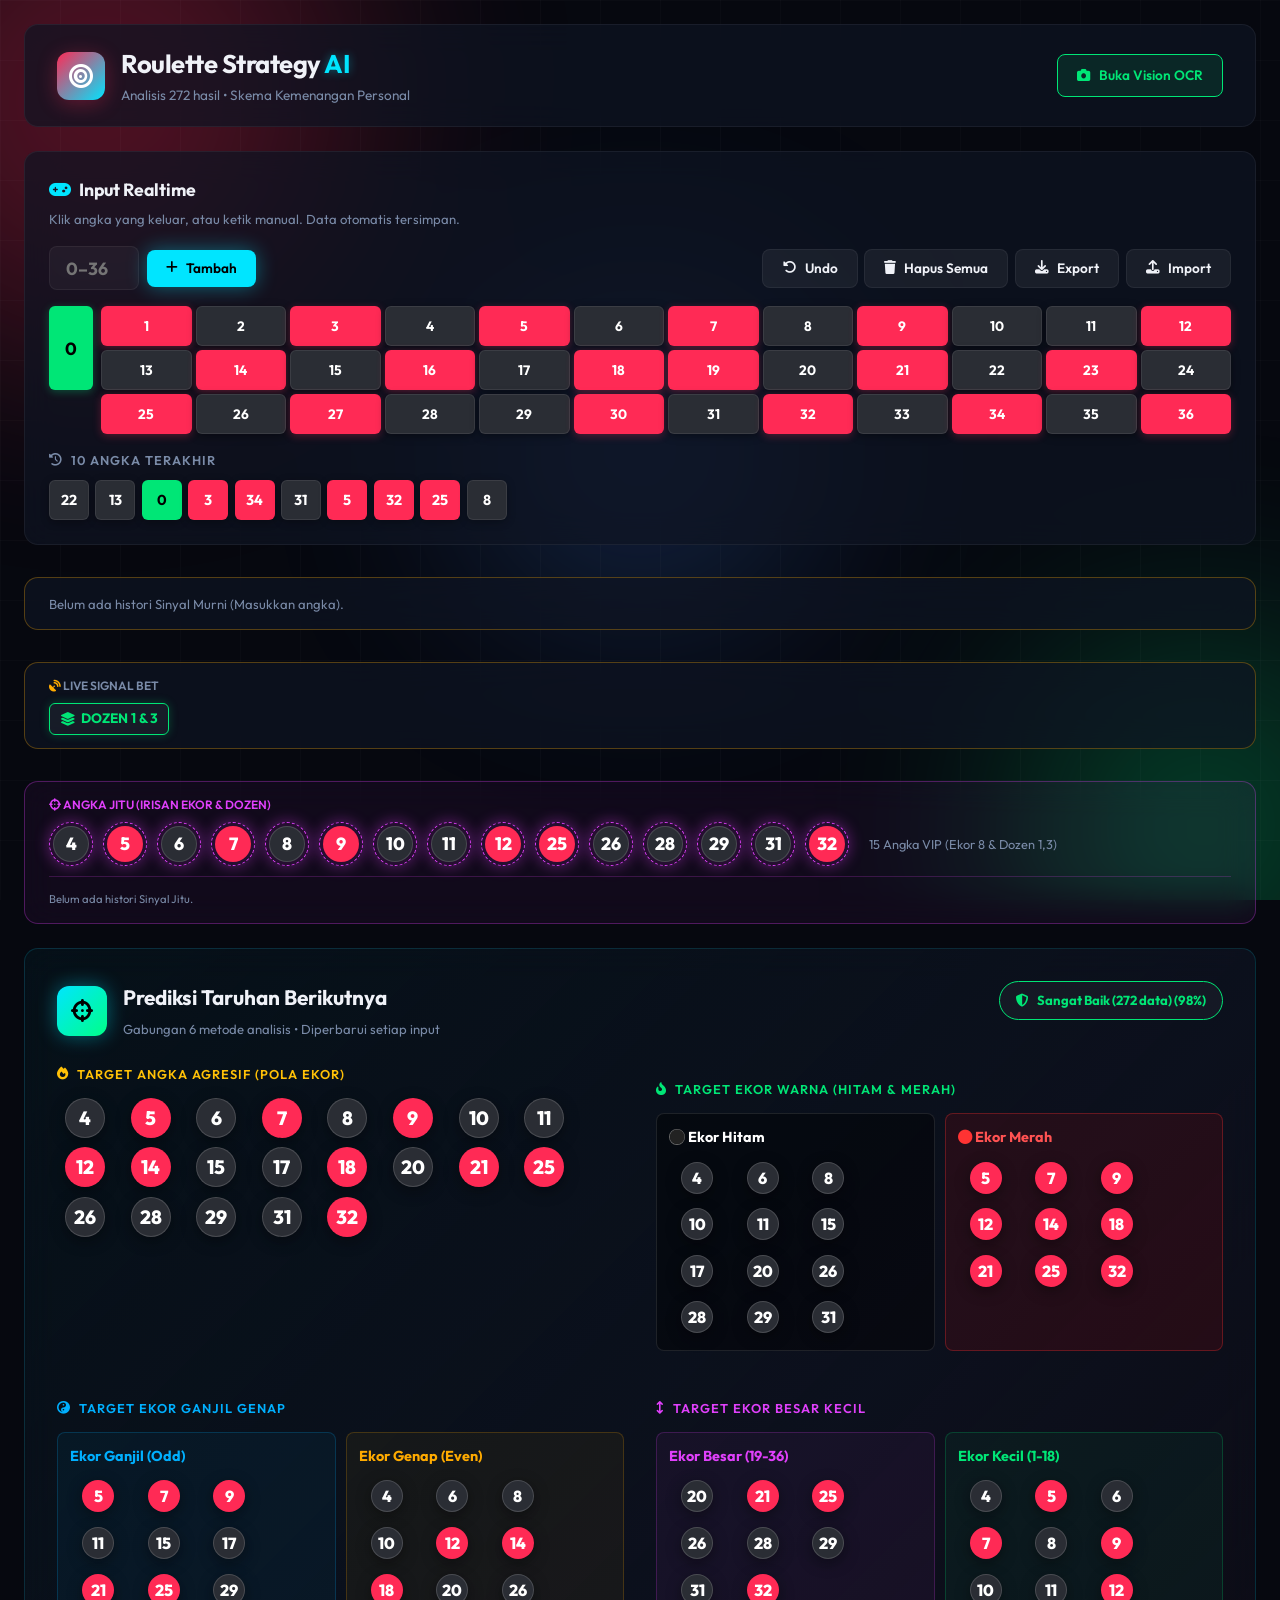
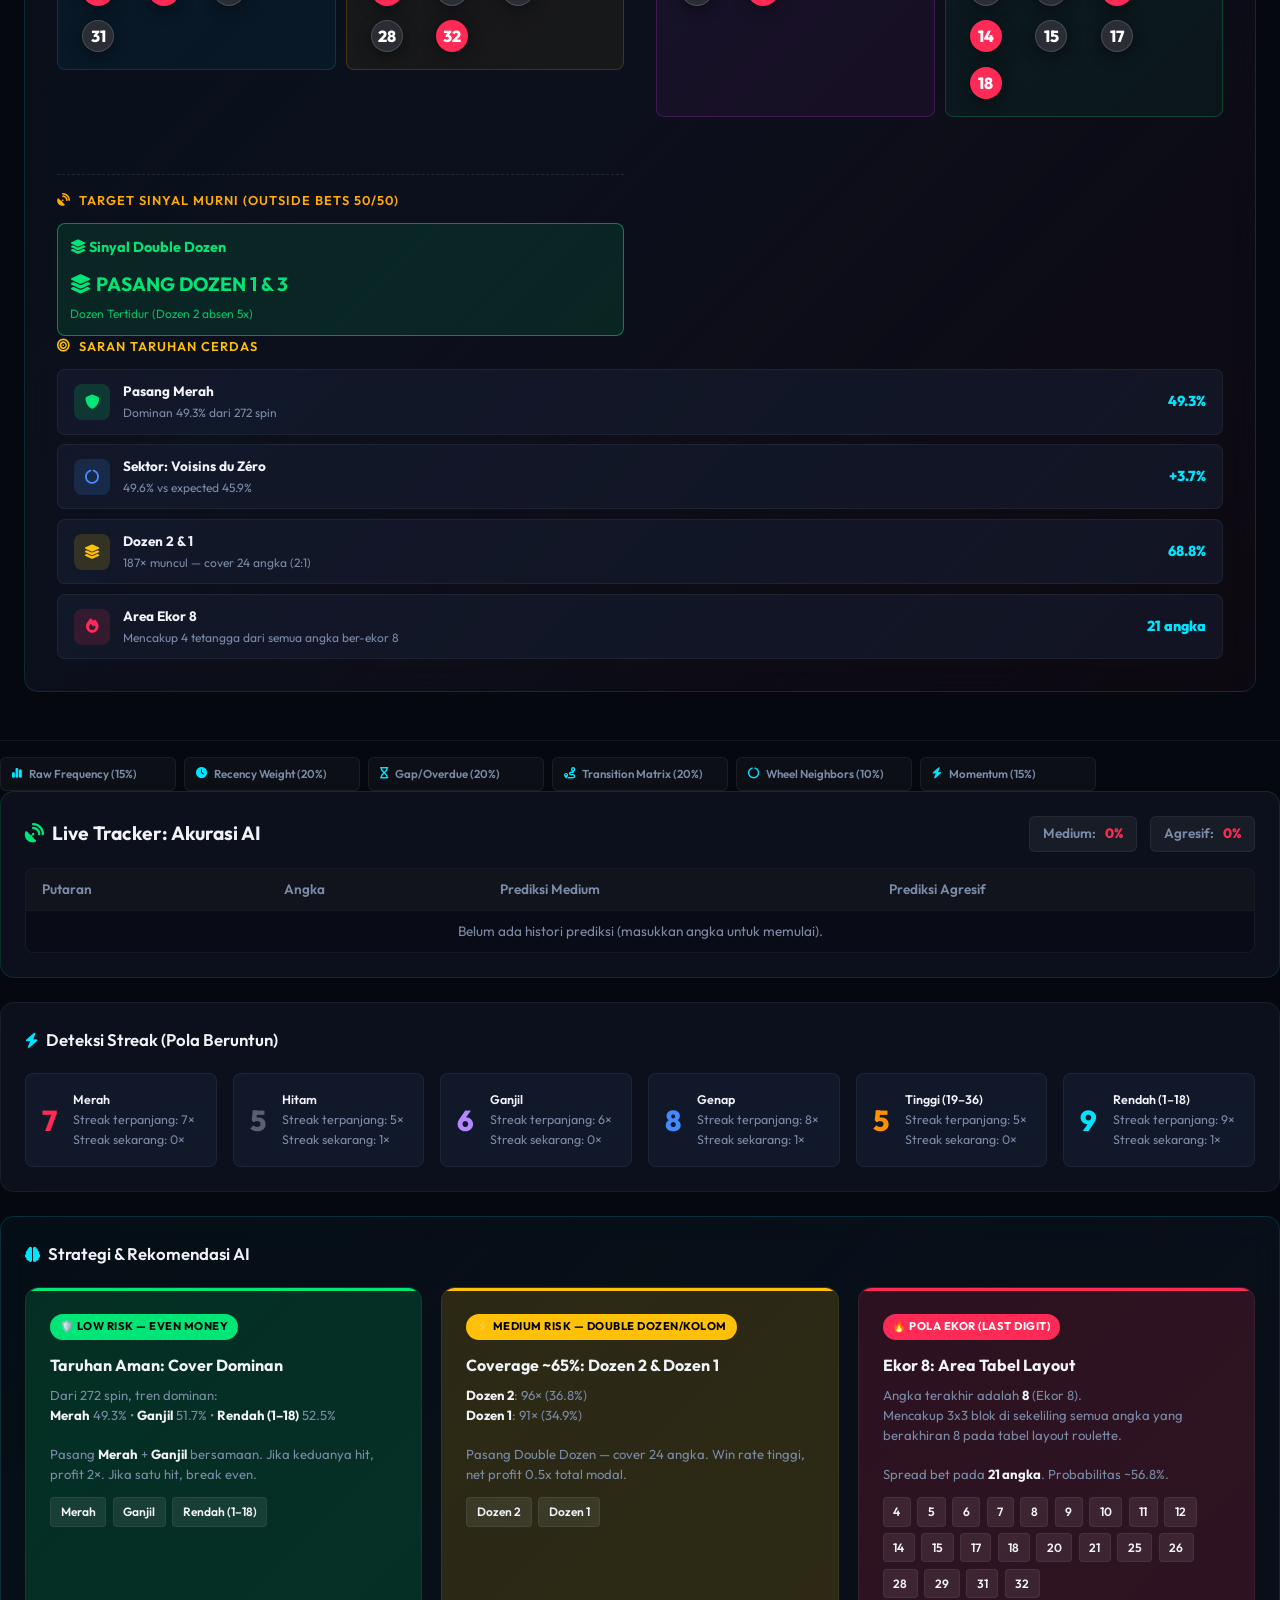
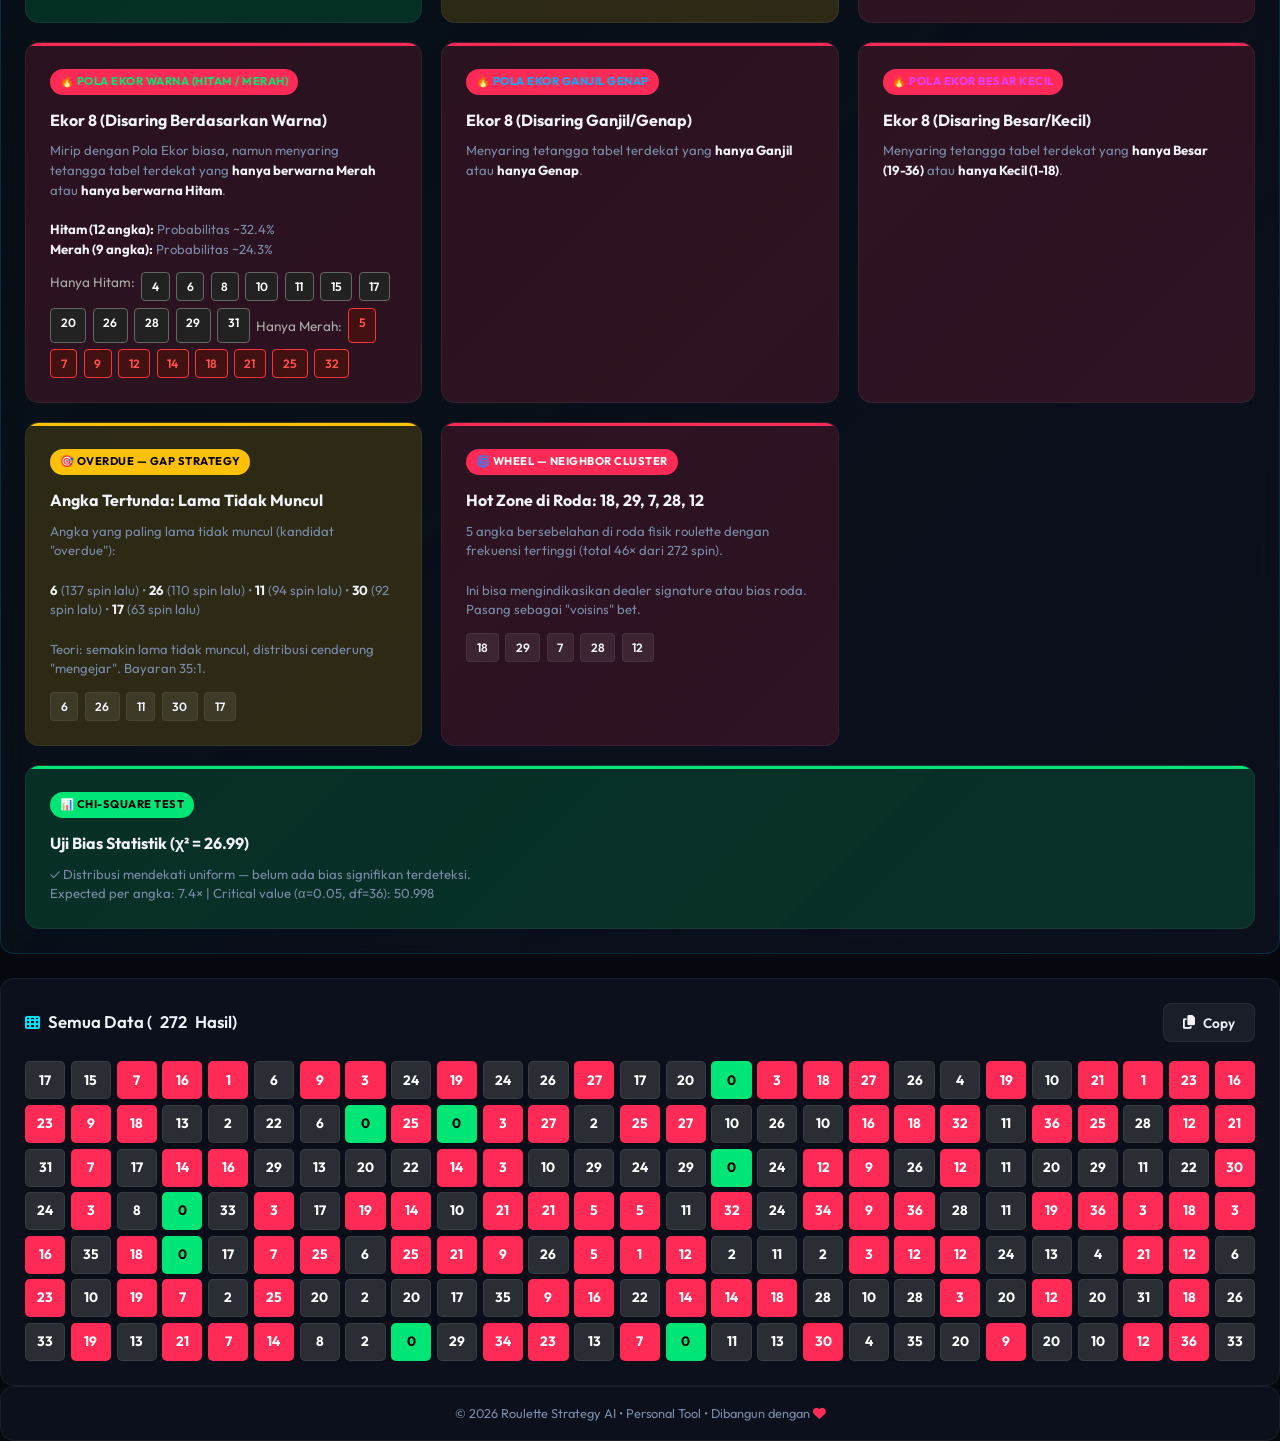
==== commit 5adc63c0: "Add files via upload" ====
--- a/strategy.html
+++ b/strategy.html
@@ -20,13 +20,16 @@
 
     <div class="app">
         <!-- Header -->
-        <header class="header glass">
+        <header class="header glass" style="display: flex; justify-content: space-between; align-items: center; flex-wrap: wrap; gap: 15px;">
             <div class="header-left">
                 <div class="logo-icon"><i class="fa-solid fa-bullseye"></i></div>
                 <div>
                     <h1>Roulette Strategy <span class="neon">AI</span></h1>
                     <p class="subtitle" id="subtitle-text">Analisis <span id="header-count">0</span> hasil &bull; Skema Kemenangan Personal</p>
                 </div>
+            </div>
+            <div class="header-right">
+                <a href="index.html" class="btn" style="background: rgba(0, 230, 118, 0.1); color: #00e676; border: 1px solid #00e676; text-decoration: none; display: flex; align-items: center; gap: 8px; padding: 0.6rem 1.2rem; border-radius: 8px; font-weight: 600; transition: all 0.3s ease;"><i class="fa-solid fa-camera"></i> Buka Vision OCR</a>
             </div>
         </header>
 
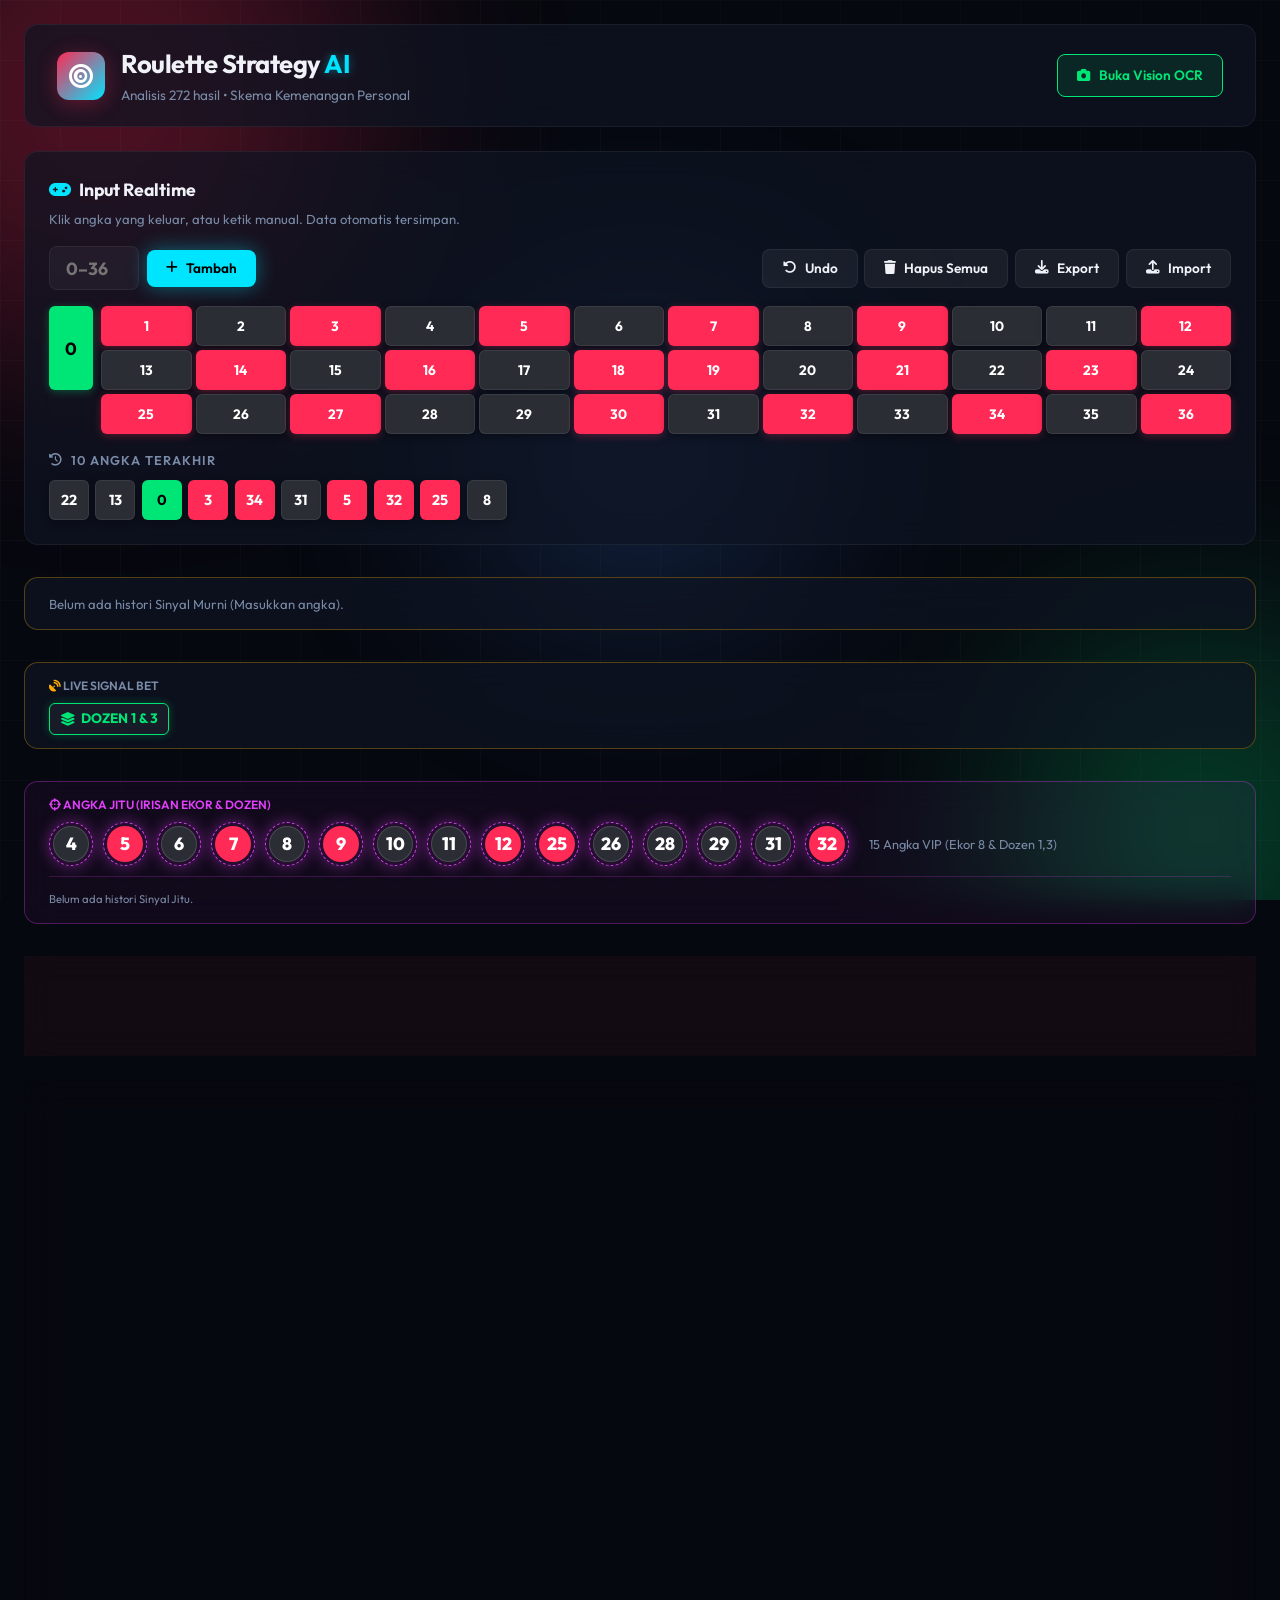
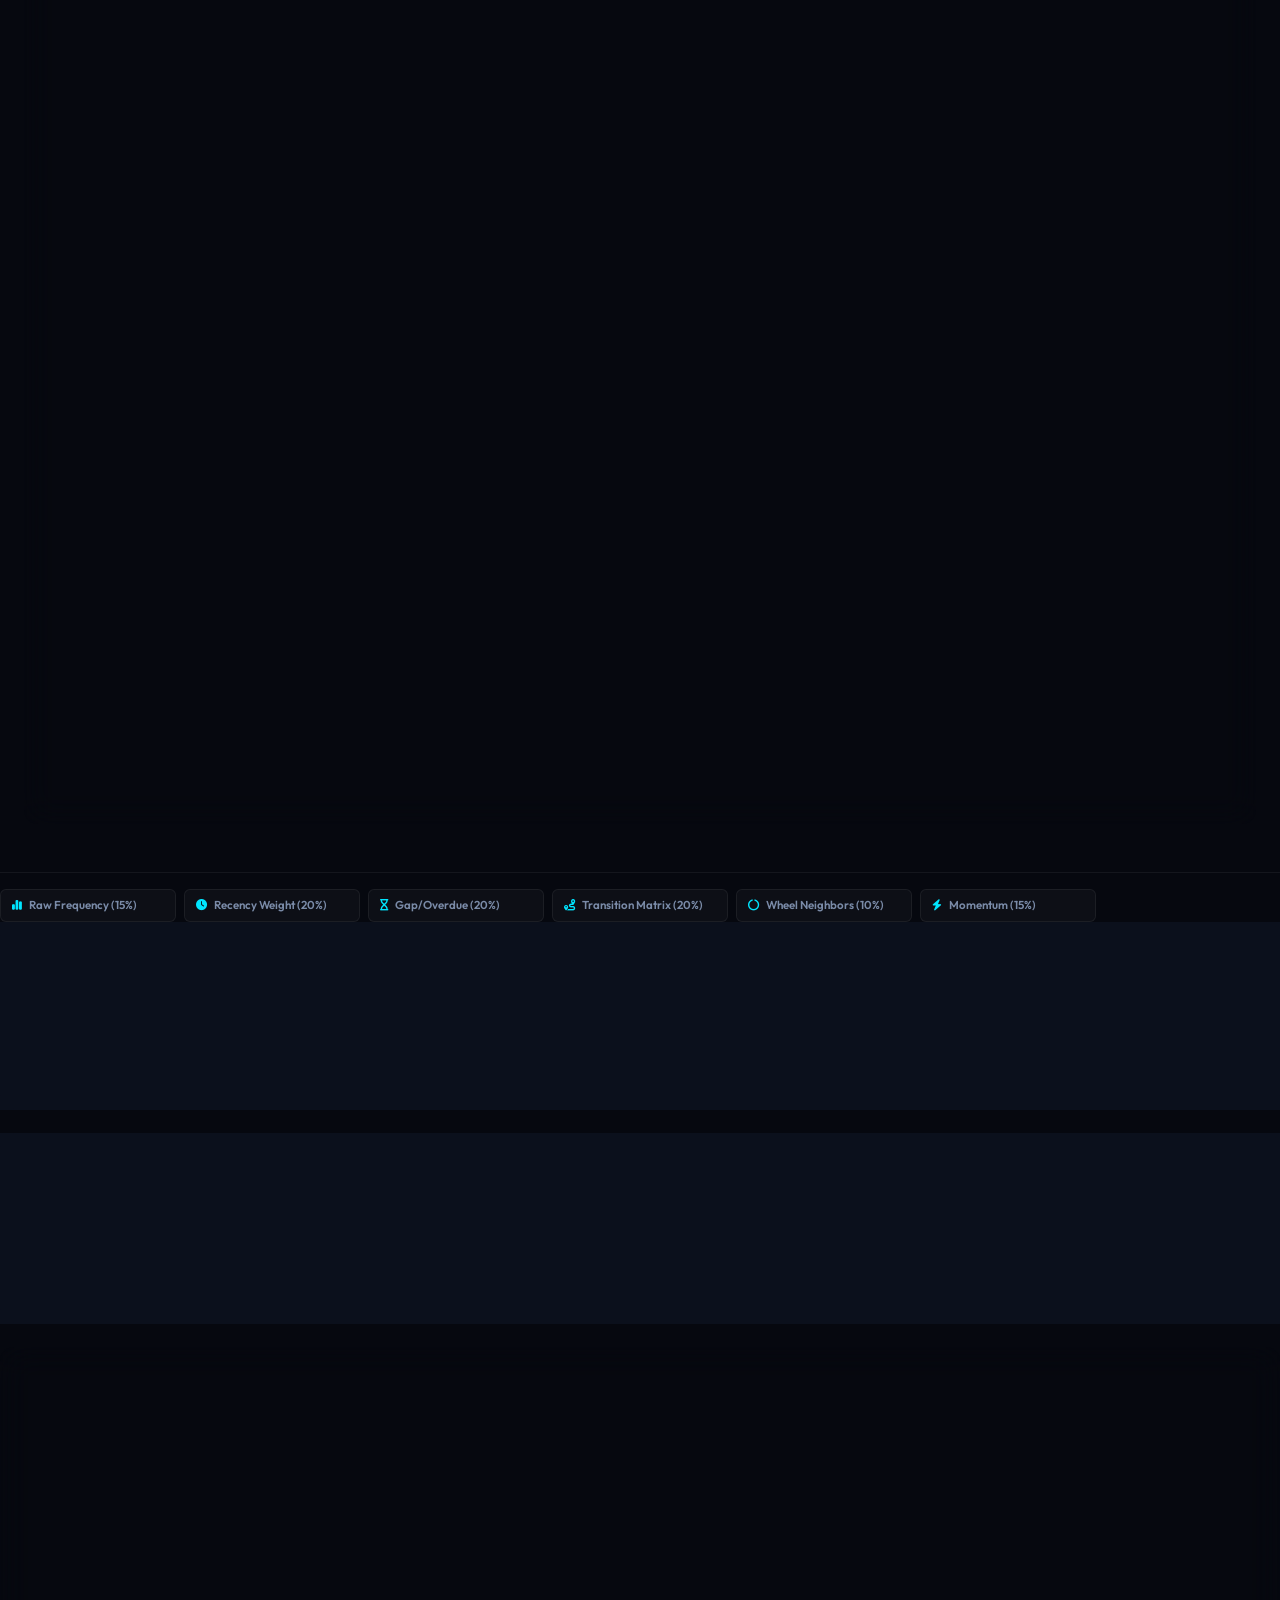
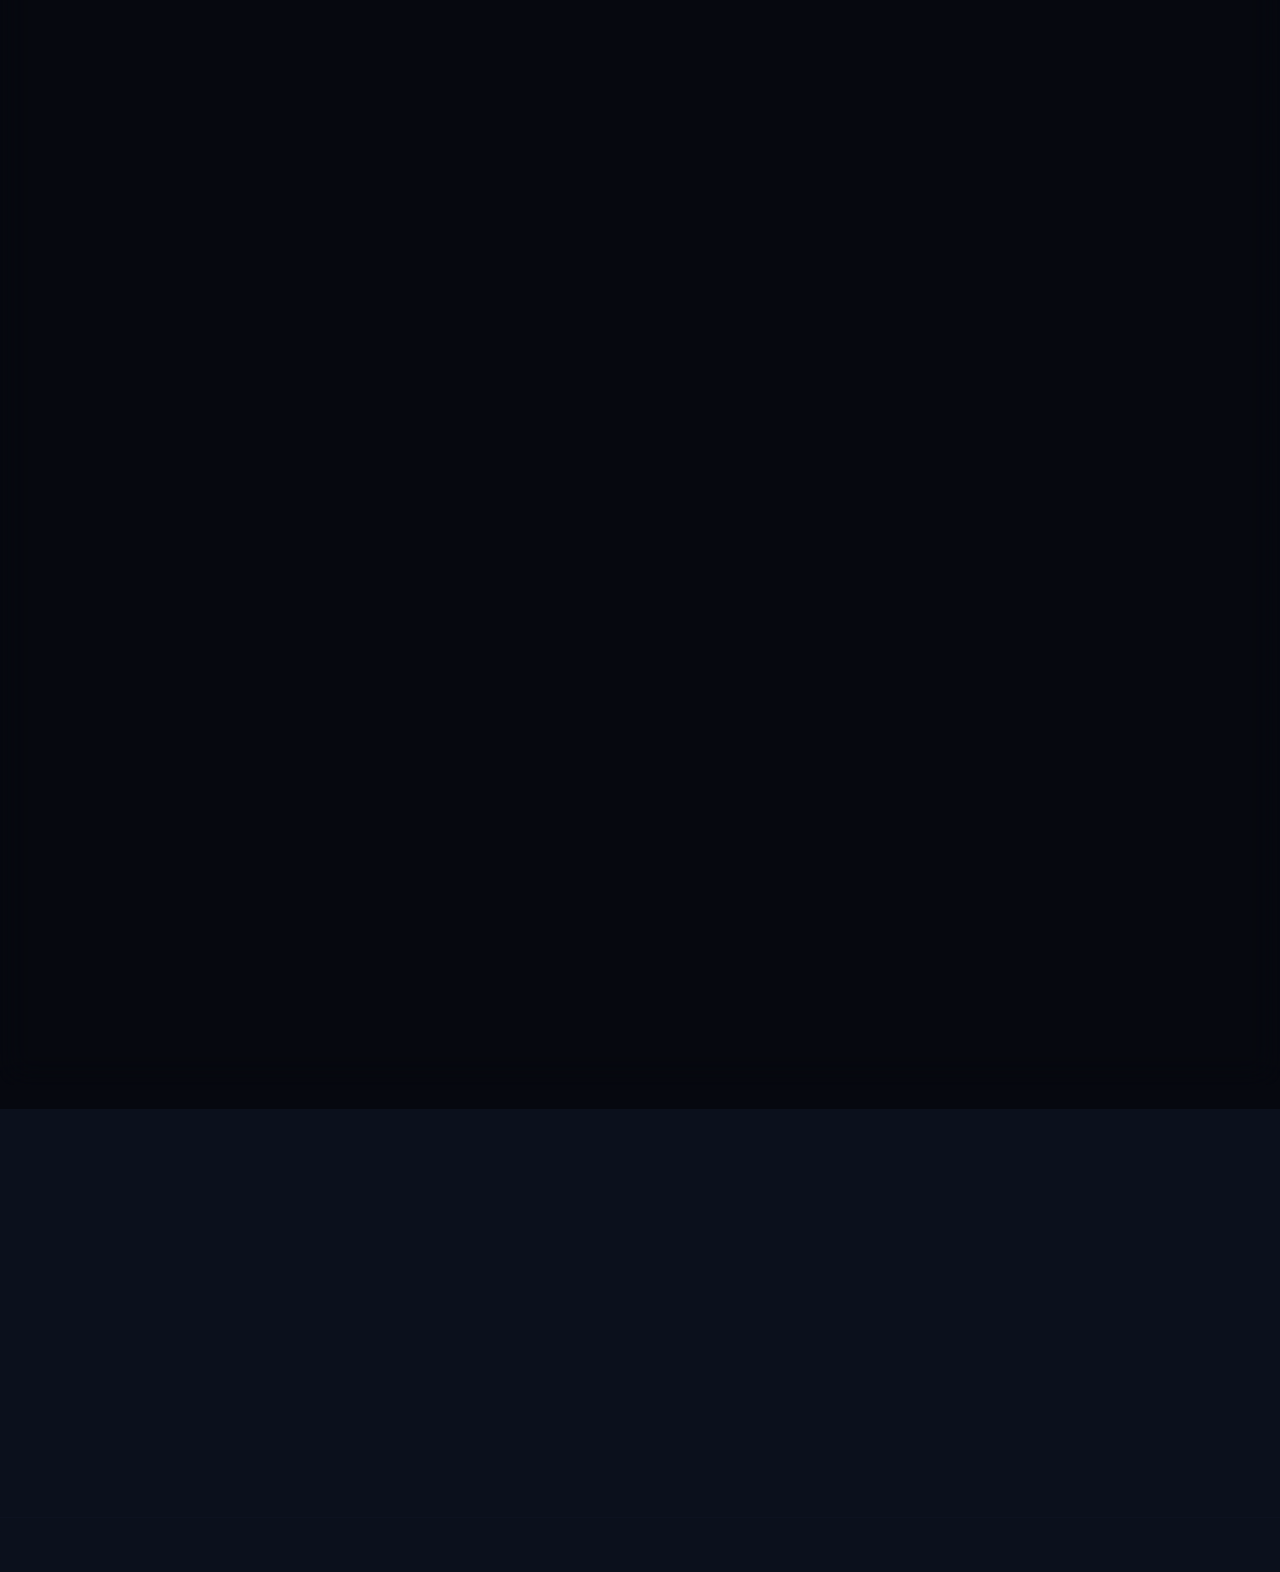
==== commit c85c7687: "Add files via upload" ====
--- a/strategy.html
+++ b/strategy.html
@@ -140,6 +140,17 @@
             </div>
         </section>
 
+        <!-- LAWAN SIGNAL (SINGLE DOZEN VIP) -->
+        <section class="lawan-signal glass" id="lawan-signal" style="margin-top: 0.5rem; padding: 0.8rem 1.5rem; border: 1px solid rgba(255, 82, 82, 0.3); background: rgba(255, 82, 82, 0.05);">
+            <div style="font-size: 0.75rem; font-weight: 600; color: #ff5252; margin-bottom: 8px; text-transform: uppercase;"><i class="fa-solid fa-bolt"></i> Lawan Signal (Single Dozen VIP)</div>
+            <div id="lawan-signal-content" style="display: flex; gap: 10px; align-items: center; flex-wrap: wrap;">
+                <span class="input-hint">Menunggu sinyal Lawan Dozen & Ekor...</span>
+            </div>
+            <div id="mini-tracker-lawan" style="margin-top: 10px; border-top: 1px solid rgba(255, 82, 82, 0.2); padding-top: 8px;">
+                <!-- Mini tracker Lawan akan dirender di sini -->
+            </div>
+        </section>
+
         <!-- Import Modal (hidden by default) -->
         <div class="modal-overlay hidden" id="import-modal">
             <div class="modal glass">
